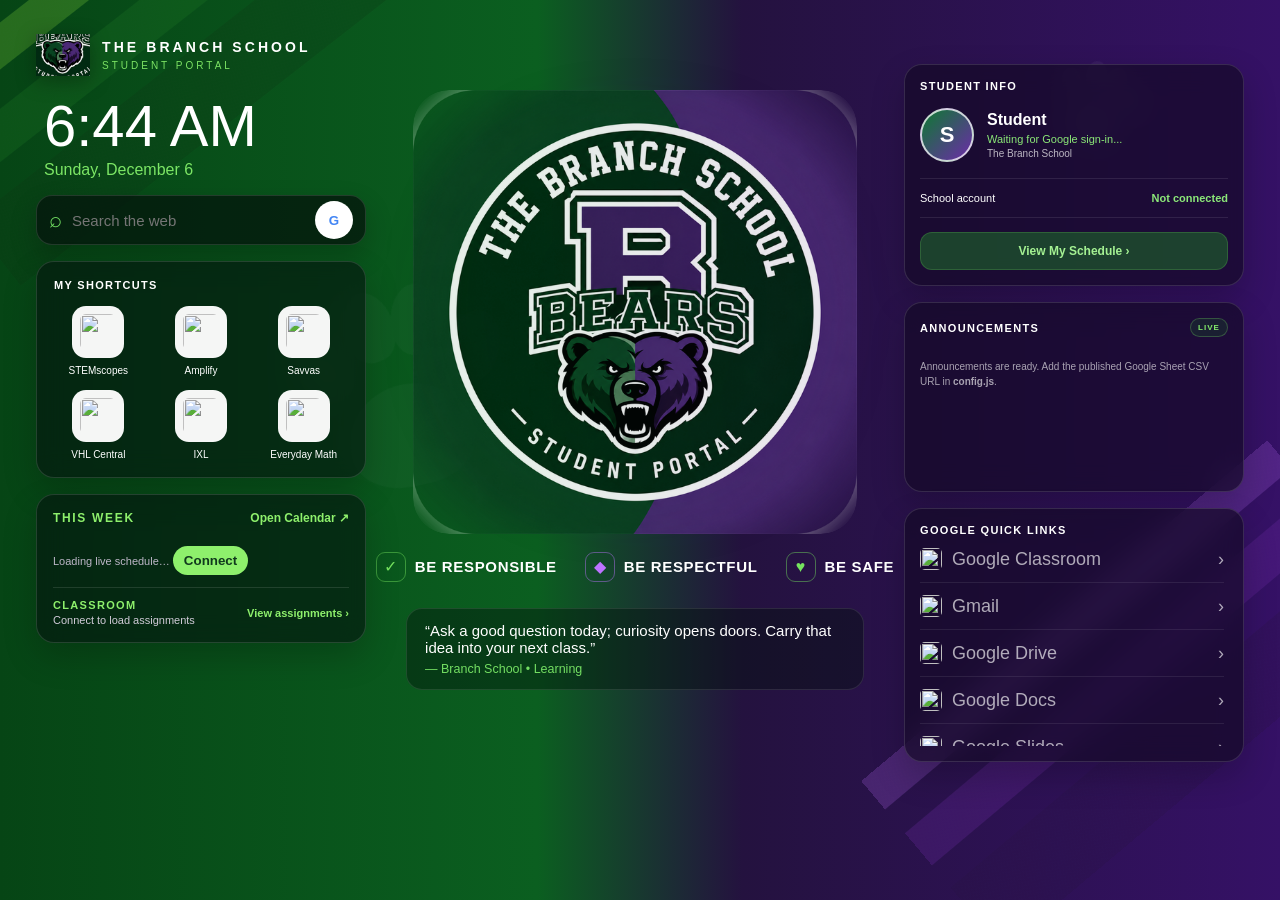
==== index.html @ 44f3fb80 "Update index.html" ====
<!doctype html>
<html lang="en">
<head>
  <meta charset="utf-8">
  <meta name="viewport" content="width=device-width,initial-scale=1">
  <title>The Branch School Student Portal</title>
  <link rel="stylesheet" href="styles.css">

  <style id="branchMiniWeekBaseStyles">
    #branchMiniWeek{color:#fff}
    #branchMiniWeek .branch-miniweek-toolbar{display:flex;align-items:center;justify-content:space-between;gap:12px;margin-bottom:12px}
    #branchMiniWeek .branch-miniweek-label{font-size:12px;font-weight:900;letter-spacing:.14em;color:#8ef06c}
    #branchMiniWeek .branch-miniweek-open{font-size:12px;font-weight:800;color:#8ef06c;text-decoration:none;white-space:nowrap}
    #branchMiniWeek .branch-miniweek-open:hover{text-decoration:underline}
    #branchMiniWeek .branch-miniweek-days{display:grid;grid-template-columns:repeat(auto-fit,minmax(118px,1fr));gap:9px}
    #branchMiniWeek .branch-miniweek-day{min-width:0;border:1px solid rgba(255,255,255,.13);border-radius:14px;background:rgba(255,255,255,.045);padding:10px;min-height:112px}
    #branchMiniWeek .branch-miniweek-day.is-today{border-color:rgba(142,240,108,.85);background:rgba(142,240,108,.10)}
    #branchMiniWeek .branch-miniweek-dayname{font-size:10px;font-weight:900;letter-spacing:.09em;color:#bdb7c8;text-transform:uppercase}
    #branchMiniWeek .branch-miniweek-date{font-size:22px;font-weight:900;line-height:1.1;margin:2px 0 8px}
    #branchMiniWeek .branch-miniweek-events{display:grid;gap:6px}
    #branchMiniWeek .branch-miniweek-event{display:block;width:100%;border:0;text-align:left;border-radius:9px;padding:7px;background:rgba(142,240,108,.14);color:#fff;overflow:hidden;cursor:pointer;font:inherit}
    #branchMiniWeek .branch-miniweek-event.classroom{background:rgba(141,111,210,.30)}
    #branchMiniWeek .branch-miniweek-event:hover{filter:brightness(1.15)}
    #branchMiniWeek .branch-miniweek-event-title{font-size:11px;font-weight:850;line-height:1.2;white-space:normal;overflow-wrap:anywhere}
    #branchMiniWeek .branch-miniweek-event-time{font-size:9px;color:#cfc9d9;margin-top:3px;white-space:normal}
    #branchMiniWeek .branch-miniweek-status{margin-top:9px;font-size:11px;color:#bdb7c8}
    #branchMiniWeek .branch-miniweek-connect{border:0;border-radius:999px;padding:7px 11px;background:#8ef06c;color:#10391d;font-weight:900;cursor:pointer}
    #branchMiniWeek .branch-miniweek-loading{grid-column:1/-1;padding:12px 0;color:#bdb7c8;font-size:12px}
    #branchMiniWeek .branch-miniweek-noitems{padding:12px 0;color:#bdb7c8;font-size:12px}
    #branchClassroomSummary{margin-top:12px;padding-top:11px;border-top:1px solid rgba(255,255,255,.11);display:flex;align-items:center;justify-content:space-between;gap:12px}
    #branchClassroomSummary .branch-classroom-summary-title{font-size:11px;font-weight:900;letter-spacing:.12em;color:#8ef06c;text-transform:uppercase}
    #branchClassroomSummary .branch-classroom-summary-text{font-size:11px;color:#d2ccd9;margin-top:3px}
    #branchClassroomSummary .branch-classroom-summary-link{font-size:11px;font-weight:850;color:#8ef06c;text-decoration:none;white-space:nowrap}
    @media(max-width:720px){
      #branchMiniWeek .branch-miniweek-days{grid-template-columns:1fr 1fr}
      #branchClassroomSummary{align-items:flex-start;flex-direction:column}
    }

    .quick-links .google-quick-links-scroll{
      height:210px;
      max-height:210px;
      overflow-y:auto;
      padding-right:4px;
      scrollbar-width:thin;
      scrollbar-color:rgba(142,240,108,.55) rgba(255,255,255,.06);
    }
    .quick-links .google-quick-links-scroll::-webkit-scrollbar{width:7px}
    .quick-links .google-quick-links-scroll::-webkit-scrollbar-track{
      background:rgba(255,255,255,.05);
      border-radius:999px
    }
    .quick-links .google-quick-links-scroll::-webkit-scrollbar-thumb{
      background:rgba(142,240,108,.48);
      border-radius:999px
    }
    .quick-links .google-quick-link{
      display:flex;
      align-items:center;
      gap:10px;
      min-height:42px
    }
    .quick-links .google-quick-link img{
      width:22px;
      height:22px;
      flex:0 0 22px;
      border-radius:5px
    }
    .quick-links .google-quick-link .google-quick-link-name{
      flex:1;
      min-width:0
    }

    /* Center-logo hover assignment preview — fills the badge circle */
    .badge-stage {
      position: relative;
    }

    #branchAssignmentHover {
      position: absolute;
      inset: 5.5%;
      border-radius: 50%;
      background:
        radial-gradient(circle at 50% 35%, rgba(44, 31, 83, .97), rgba(15, 10, 36, .985) 68%);
      border: 1px solid rgba(142, 240, 108, .32);
      box-shadow: inset 0 0 0 1px rgba(255,255,255,.035), 0 18px 60px rgba(0,0,0,.34);
      opacity: 0;
      visibility: hidden;
      pointer-events: none;
      transform: scale(.965);
      transition: opacity .18s ease, transform .18s ease, visibility .18s ease;
      z-index: 20;
      overflow: hidden;
      color: #fff;
    }

    .badge-stage:hover #branchAssignmentHover,
    .badge-stage:focus-within #branchAssignmentHover,
    #branchAssignmentHover:hover {
      opacity: 1;
      visibility: visible;
      pointer-events: auto;
      transform: scale(1);
    }

    .branch-assignment-hover-shell {
      position: absolute;
      inset: 12% 10% 10%;
      display: flex;
      flex-direction: column;
      min-height: 0;
    }

    .branch-assignment-hover-header {
      flex: 0 0 auto;
      padding: 2px 10px 12px;
      text-align: center;
    }

    .branch-assignment-hover-title {
      font-size: clamp(13px, 1.25vw, 21px);
      font-weight: 900;
      letter-spacing: .09em;
      color: #8ef06c;
      line-height: 1.15;
    }

    .branch-assignment-hover-subtitle {
      margin-top: 4px;
      font-size: clamp(10px, .82vw, 13px);
      font-weight: 700;
      color: rgba(255,255,255,.68);
    }

    #branchAssignmentHoverList {
      flex: 1 1 auto;
      min-height: 0;
      overflow-y: auto;
      overscroll-behavior: contain;
      scrollbar-width: thin;
      scrollbar-color: rgba(255,255,255,.34) transparent;
      padding: 0 7px 4px 2px;
    }

    #branchAssignmentHoverList::-webkit-scrollbar {
      width: 7px;
    }
    #branchAssignmentHoverList::-webkit-scrollbar-track {
      background: transparent;
    }
    #branchAssignmentHoverList::-webkit-scrollbar-thumb {
      background: rgba(255,255,255,.28);
      border-radius: 999px;
    }
    #branchAssignmentHoverList::-webkit-scrollbar-thumb:hover {
      background: rgba(255,255,255,.42);
    }

    .branch-assignment-hover-item {
      display: grid;
      grid-template-columns: minmax(0, 1fr) auto;
      gap: 8px 12px;
      width: 100%;
      box-sizing: border-box;
      padding: 10px 12px;
      margin-bottom: 7px;
      border: 1px solid rgba(255,255,255,.10);
      border-radius: 13px;
      background: rgba(255,255,255,.055);
      color: #fff;
      text-decoration: none;
      transition: background .14s ease, border-color .14s ease;
    }

    .branch-assignment-hover-item:hover {
      background: rgba(255,255,255,.10);
      border-color: rgba(142,240,108,.28);
    }

    .branch-assignment-hover-main {
      min-width: 0;
    }

    .branch-assignment-hover-name {
      display: block;
      overflow: hidden;
      text-overflow: ellipsis;
      white-space: nowrap;
      font-size: clamp(11px, .92vw, 14px);
      font-weight: 850;
      line-height: 1.2;
    }

    .branch-assignment-hover-course {
      display: block;
      margin-top: 3px;
      overflow: hidden;
      text-overflow: ellipsis;
      white-space: nowrap;
      font-size: clamp(9px, .72vw, 11px);
      font-weight: 650;
      color: rgba(255,255,255,.62);
    }

    .branch-assignment-hover-due {
      align-self: center;
      max-width: 112px;
      text-align: right;
      font-size: clamp(9px, .72vw, 11px);
      font-weight: 850;
      line-height: 1.15;
      color: #9c8cff;
    }

    .branch-assignment-hover-due.today {
      color: #ff707f;
    }

    .branch-assignment-hover-due.tomorrow {
      color: #ffbf55;
    }

    .branch-assignment-hover-empty {
      padding: 28px 18px;
      text-align: center;
      color: rgba(255,255,255,.70);
      font-size: 13px;
    }

    .branch-assignment-hover-footer {
      flex: 0 0 auto;
      padding: 8px 0 1px;
      text-align: center;
    }

    .branch-assignment-hover-footer a {
      color: #8ef06c;
      font-size: clamp(10px, .76vw, 12px);
      font-weight: 850;
      text-decoration: none;
    }

    .branch-assignment-hover-footer a:hover {
      text-decoration: underline;
    }

    @media (max-width: 900px) {
      .branch-assignment-hover-shell { inset: 11% 8% 9%; }
      .branch-assignment-hover-item { padding: 8px 10px; }
      .branch-assignment-hover-due { max-width: 88px; }
    }


  </style>
</head>
<body>
  <div class="left-stripes"></div>
  <div class="right-stripes"></div>

  <div class="pawmark paw-left-big" aria-hidden="true">
    <i class="toe t1"></i><i class="toe t2"></i><i class="toe t3"></i><i class="toe t4"></i><i class="pad"></i>
  </div>
  <div class="pawmark paw-right-top" aria-hidden="true">
    <i class="toe t1"></i><i class="toe t2"></i><i class="toe t3"></i><i class="toe t4"></i><i class="pad"></i>
  </div>

  <main class="dashboard">
    <section class="left-column">
      <header class="brand-head">
        <img src="assets/bear-header.png" class="header-bear" alt="">
        <div>
          <div class="school">THE BRANCH SCHOOL</div>
          <div class="portal">STUDENT PORTAL</div>
        </div>
      </header>

      <div class="time-card">
        <strong id="clock">--:--</strong>
        <span id="date">Today</span>
      </div>

      <form class="search" action="https://www.google.com/search" method="get">
        <span class="search-icon">⌕</span>
        <input name="q" type="search" autocomplete="off" autofocus placeholder="Search the web">
        <button type="submit">G</button>
      </form>

      <section class="panel shortcuts">
        <div class="panel-title">MY SHORTCUTS</div>
        <div class="shortcut-grid">
          <a href="https://login.acceleratelearning.com/">
            <img src="https://www.google.com/s2/favicons?domain=acceleratelearning.com&sz=128" alt="">
            <b>STEMscopes</b>
          </a>
          <a href="https://learning.amplify.com/">
            <img src="https://www.google.com/s2/favicons?domain=amplify.com&sz=128" alt="">
            <b>Amplify</b>
          </a>
          <a href="https://www.savvasrealize.com/">
            <img src="https://www.google.com/s2/favicons?domain=savvasrealize.com&sz=128" alt="">
            <b>Savvas</b>
          </a>
          <a href="https://www.vhlcentral.com/">
            <img src="https://www.google.com/s2/favicons?domain=vhlcentral.com&sz=128" alt="">
            <b>VHL Central</b>
          </a>
          <a href="https://www.ixl.com/">
            <img src="https://www.google.com/s2/favicons?domain=ixl.com&sz=128" alt="">
            <b>IXL</b>
          </a>
          <a href="https://connected.mcgraw-hill.com/">
            <img src="https://www.google.com/s2/favicons?domain=connected.mcgraw-hill.com&sz=128" alt="">
            <b>Everyday Math</b>
          </a>
        </div>
      </section>

      <section class="panel reminders weekly-agenda" id="weeklyAgendaPanel">
        <div id="branchMiniWeek">
          <div class="branch-miniweek-toolbar">
            <div class="branch-miniweek-label">THIS WEEK</div>
            <a class="branch-miniweek-open" href="https://calendar.google.com/calendar/u/0/r/week" target="_blank" rel="noopener noreferrer">Open Calendar ↗</a>
          </div>
          <div class="branch-miniweek-days" id="branchMiniWeekDays">
            <div class="branch-miniweek-loading">Loading school week…</div>
          </div>
          <div class="branch-miniweek-status" id="branchMiniWeekStatus">Loading live schedule…</div>
          <div id="branchClassroomSummary">
            <div>
              <div class="branch-classroom-summary-title">Classroom</div>
              <div class="branch-classroom-summary-text" id="branchClassroomSummaryText">Loading assignments…</div>
            </div>
            <a class="branch-classroom-summary-link" id="branchClassroomSummaryLink" href="https://classroom.google.com/">View assignments ›</a>
          </div>
        </div>
      </section>
    </section>

    <section class="center-column">
      <div class="badge-stage">
        <img src="assets/portal-badge.png" class="portal-badge" alt="The Branch School Student Portal">
        <div id="branchAssignmentHover" aria-live="polite">
          <div class="branch-assignment-hover-shell">
            <div class="branch-assignment-hover-header">
              <div class="branch-assignment-hover-title">ASSIGNMENTS DUE</div>
              <div class="branch-assignment-hover-subtitle" id="branchAssignmentHoverSubtitle">Google Classroom</div>
            </div>
            <div id="branchAssignmentHoverList">
              <div class="branch-assignment-hover-empty">Loading assignments…</div>
            </div>
            <div class="branch-assignment-hover-footer">
              <a href="https://classroom.google.com/" target="_blank" rel="noopener noreferrer">View all in Google Classroom ↗</a>
            </div>
          </div>
        </div>
      </div>

      <section class="expectations-main">
        <div><span class="symbol shield">✓</span><strong>BE RESPONSIBLE</strong></div>
        <div><span class="symbol handshake">◆</span><strong>BE RESPECTFUL</strong></div>
        <div><span class="symbol heart">♥</span><strong>BE SAFE</strong></div>
      </section>

      <blockquote>
        “Excellence is not an act, but a habit.”
        <small>— Aristotle</small>
      </blockquote>
    </section>

    <aside class="right-column">
      <section class="panel student-card">
        <div class="panel-title">STUDENT INFO</div>
        <div class="student-main">
          <div class="avatar" id="avatar">S</div>
          <div>
            <h3 id="studentName">Student</h3>
            <span id="studentEmail">Signed in to Chrome</span>
            <small>The Branch School</small>
          </div>
        </div>
        <div class="student-status">
          <span>School account</span>
          <b id="accountStatus">Checking…</b>
        </div>
        <a class="schedule-btn" href="https://calendar.google.com/calendar/u/0/r/day">View My Schedule ›</a>
      </section>



      <section class="panel announcements-card" id="announcementsCard">
        <div class="panel-title-row">
          <div class="panel-title">ANNOUNCEMENTS</div>
          <span class="live-dot">LIVE</span>
        </div>
        <div id="announcementsList" class="announcements-list">
          <div class="announcement-status">Checking for announcements…</div>
        </div>
      </section>

      <section class="panel quick-links">
        <div class="panel-title">GOOGLE QUICK LINKS</div>
        <div class="google-quick-links-scroll">
          <a class="google-quick-link" href="https://classroom.google.com/">
            <img src="https://www.google.com/s2/favicons?domain=classroom.google.com&sz=64" alt="">
            <span class="google-quick-link-name">Google Classroom</span><span>›</span>
          </a>
          <a class="google-quick-link" href="https://mail.google.com/">
            <img src="https://www.google.com/s2/favicons?domain=mail.google.com&sz=64" alt="">
            <span class="google-quick-link-name">Gmail</span><span>›</span>
          </a>
          <a class="google-quick-link" href="https://drive.google.com/">
            <img src="https://www.google.com/s2/favicons?domain=drive.google.com&sz=64" alt="">
            <span class="google-quick-link-name">Google Drive</span><span>›</span>
          </a>
          <a class="google-quick-link" href="https://docs.google.com/">
            <img src="https://www.google.com/s2/favicons?domain=docs.google.com&sz=64" alt="">
            <span class="google-quick-link-name">Google Docs</span><span>›</span>
          </a>
          <a class="google-quick-link" href="https://slides.google.com/">
            <img src="https://www.google.com/s2/favicons?domain=slides.google.com&sz=64" alt="">
            <span class="google-quick-link-name">Google Slides</span><span>›</span>
          </a>
          <a class="google-quick-link" href="https://sheets.google.com/">
            <img src="https://www.google.com/s2/favicons?domain=sheets.google.com&sz=64" alt="">
            <span class="google-quick-link-name">Google Sheets</span><span>›</span>
          </a>
          <a class="google-quick-link" href="https://calendar.google.com/">
            <img src="https://www.google.com/s2/favicons?domain=calendar.google.com&sz=64" alt="">
            <span class="google-quick-link-name">Google Calendar</span><span>›</span>
          </a>
        </div>
      </section>
    </aside>
  </main>

  <script src="https://accounts.google.com/gsi/client" async defer></script>
  <script src="config.js"></script>
  <script src="app.js?v=20260827-2013"></script>
</body>
</html>
---- styles.css ----
:root{font-family:Arial,Helvetica,sans-serif;color-scheme:dark}
*{box-sizing:border-box}
html,body{width:100%;height:100%;margin:0}
body{
  overflow:hidden;color:#fff;
  background:
    linear-gradient(90deg,#064515 0%,#0b5f20 42%,#24123f 58%,#351166 100%);
}

/* Diagonal accents only — no circular background shape. */
.left-stripes,.right-stripes{position:fixed;pointer-events:none;opacity:.24}
.left-stripes{
  left:-100px;top:-65px;width:500px;height:220px;transform:rotate(-38deg);
  background:linear-gradient(#8de13c 0 17%,transparent 17% 31%,#1e7d24 31% 50%,transparent 50% 63%,#0a3112 63%);
}
.right-stripes{
  right:-120px;bottom:95px;width:530px;height:220px;transform:rotate(-40deg);
  background:linear-gradient(#a961e6 0 17%,transparent 17% 31%,#742caf 31% 50%,transparent 50% 63%,#251240 63%);
}

/* Soft paw prints only. */
.pawmark{position:fixed;width:150px;height:150px;pointer-events:none;opacity:.04;z-index:0}
.pawmark i{position:absolute;display:block;background:#fff}
.pawmark .pad{width:74px;height:60px;left:38px;top:63px;border-radius:52% 52% 45% 45% / 58% 58% 42% 42%}
.pawmark .toe{width:30px;height:42px;border-radius:55% 55% 48% 48%}
.pawmark .t1{left:17px;top:24px;transform:rotate(-26deg)}
.pawmark .t2{left:48px;top:5px;transform:rotate(-8deg)}
.pawmark .t3{right:43px;top:6px;transform:rotate(9deg)}
.pawmark .t4{right:13px;top:28px;transform:rotate(27deg)}
.paw-left-big{left:330px;top:330px;transform:scale(1.7) rotate(-12deg);opacity:.022}
.paw-right-top{right:110px;top:36px;transform:scale(.7) rotate(16deg);opacity:.045}

.dashboard{
  position:relative;z-index:2;
  height:calc(100vh - 110px);
  padding:28px 36px 18px;
  display:grid;
  grid-template-columns:330px minmax(430px,1fr) 340px;
  gap:28px;
}

.left-column,.center-column,.right-column{min-width:0}

.brand-head{display:flex;align-items:center;gap:12px;margin-bottom:16px}
.header-bear{
  width:54px;height:54px;object-fit:contain;
  filter:drop-shadow(0 5px 10px rgba(0,0,0,.30))
}
.school{font-size:14px;font-weight:800;letter-spacing:.22em}
.portal{font-size:10px;letter-spacing:.30em;color:#7ce464;margin-top:5px}

.time-card{margin:4px 0 16px 8px}
.time-card strong{display:block;font-size:58px;font-weight:300;line-height:.95}
.time-card span{display:block;margin-top:8px;color:#7ce665;font-size:16px}

.search{
  height:50px;border-radius:16px;background:rgba(4,22,13,.76);
  border:1px solid rgba(255,255,255,.12);display:flex;align-items:center;
  padding:0 12px;margin-bottom:16px;box-shadow:0 12px 28px rgba(0,0,0,.20)
}
.search-icon{font-size:22px;color:#72df63;margin-right:8px}
.search input{flex:1;border:0;outline:0;background:transparent;color:white;font-size:15px}
.search button{width:38px;height:38px;border:0;border-radius:50%;background:#fff;color:#4285f4;font-weight:900}

.panel{
  border:1px solid rgba(255,255,255,.13);border-radius:18px;
  background:rgba(5,16,14,.58);backdrop-filter:blur(13px);
  box-shadow:0 14px 34px rgba(0,0,0,.20)
}
.panel-title{font-size:11px;letter-spacing:.12em;font-weight:800}

.shortcuts{padding:17px;margin-bottom:16px}
.shortcut-grid{display:grid;grid-template-columns:repeat(3,1fr);gap:14px;margin-top:15px}
.shortcut-grid a{text-decoration:none;color:white;text-align:center;font-size:10px}
.shortcut-grid a img{
  width:52px;height:52px;margin:0 auto 7px;display:block;border-radius:14px;
  background:rgba(255,255,255,.96);padding:7px;object-fit:contain;
  border:1px solid rgba(255,255,255,.12)
}
.shortcut-grid a b{display:block;font-weight:500}

.reminders{padding:16px}
.reminder-line{
  padding:12px 0;border-bottom:1px solid rgba(255,255,255,.08);
  display:flex;justify-content:space-between;gap:10px;font-size:12px
}
.reminder-line:last-child{border-bottom:0}
.reminder-line a{color:#7fe66d;text-decoration:none;text-align:right}

/* Center */
.center-column{
  display:flex;flex-direction:column;align-items:center;justify-content:center;
  padding-bottom:20px;
}
.badge-stage{
  width:min(500px,92%);
  display:flex;align-items:center;justify-content:center;
  position:relative;
}
.badge-stage::before{
  content:"";
  position:absolute;
  width:78%;
  height:78%;
  border-radius:42%;
  background:linear-gradient(90deg,rgba(4,70,24,.36),rgba(70,25,116,.36));
  filter:blur(42px);
  opacity:.8;
}
.portal-badge{
  position:relative;
  width:100%;
  max-height:500px;
  object-fit:contain;
  border-radius:36px;
  mix-blend-mode:normal;
  opacity:.90;
  filter:
    saturate(.95)
    contrast(1.02)
    drop-shadow(0 20px 36px rgba(0,0,0,.26));
  -webkit-mask-image:radial-gradient(ellipse at center, #000 61%, rgba(0,0,0,.96) 72%, transparent 96%);
  mask-image:radial-gradient(ellipse at center, #000 61%, rgba(0,0,0,.96) 72%, transparent 96%);
}

.expectations-main{margin-top:4px;width:min(430px,90%)}
.expectations-main>div{
  display:grid;grid-template-columns:46px 1fr;align-items:center;
  padding:10px 0;border-bottom:1px solid rgba(255,255,255,.13)
}
.expectations-main>div:last-child{border-bottom:0}
.symbol{width:35px;height:35px;border-radius:10px;display:grid;place-items:center;font-size:18px}
.shield,.heart{color:#75e45f;border:1px solid rgba(117,228,95,.45)}
.handshake{color:#bd73ff;border:1px solid rgba(189,115,255,.45)}
.expectations-main strong{font-size:20px;letter-spacing:.06em}

blockquote{
  width:min(620px,95%);margin:18px 0 0;padding:13px 18px;
  border-radius:16px;background:rgba(3,18,13,.42);
  border:1px solid rgba(255,255,255,.10);font-size:15px
}
blockquote small{display:block;color:#74df63;margin-top:6px}

/* Right column */
.right-column{display:flex;flex-direction:column;gap:16px;padding-top:54px}
.student-card{padding:18px;background:rgba(20,10,37,.68)}
.student-main{display:flex;align-items:center;gap:13px;margin-top:16px}
.avatar{
  width:54px;height:54px;border-radius:50%;display:grid;place-items:center;
  font-size:22px;font-weight:900;background:linear-gradient(135deg,#0d7a31,#6d2aaa);
  border:2px solid rgba(255,255,255,.75)
}
.student-main h3{margin:0 0 4px;font-size:16px}
.student-main span,.student-main small{display:block}
.student-main span{font-size:11px;color:#8be777}
.student-main small{font-size:10px;opacity:.7;margin-top:3px}
.student-status{
  display:flex;justify-content:space-between;align-items:center;
  margin-top:16px;padding:13px 0;border-top:1px solid rgba(255,255,255,.09);
  border-bottom:1px solid rgba(255,255,255,.09);font-size:11px
}
.student-status b{color:#8ce879}
.schedule-btn{
  display:block;margin-top:14px;padding:11px 12px;text-align:center;border-radius:12px;
  background:rgba(30,85,45,.75);border:1px solid rgba(120,224,100,.2);
  color:#a5f193;text-decoration:none;font-size:12px;font-weight:800
}

.expectations-card{padding:18px;background:rgba(20,10,37,.68)}
.expectations-card>div:not(.panel-title){padding:13px 0;border-bottom:1px solid rgba(255,255,255,.08)}
.expectations-card>div:last-child{border-bottom:0}
.expectations-card b,.expectations-card span{display:block}
.expectations-card b{font-size:12px;color:#79e665}
.expectations-card>div:nth-of-type(3) b{color:#bd75ff}
.expectations-card span{margin-top:5px;font-size:11px;line-height:1.45;opacity:.78}

.quick-links{padding:18px;background:rgba(20,10,37,.68)}
.quick-links a{
  display:flex;justify-content:space-between;align-items:center;
  padding:12px 0;color:white;text-decoration:none;font-size:12px;
  border-bottom:1px solid rgba(255,255,255,.08)
}
.quick-links a:last-child{border-bottom:0}
.quick-links a span{font-size:18px;opacity:.65}

@media(max-width:1200px){
  .dashboard{grid-template-columns:290px minmax(360px,1fr) 300px;gap:20px;padding:22px 26px 18px}
  .time-card strong{font-size:50px}
  .portal-badge{max-height:420px}
  .shortcut-grid{gap:10px}
  .right-column{padding-top:48px}
}


/* --- v15 Announcements --- */
.right-column{
  gap:12px;
  padding-top:28px;
}
.student-card,
.expectations-card,
.quick-links,
.announcements-card{
  padding:15px;
}

.panel-title-row{
  display:flex;
  align-items:center;
  justify-content:space-between;
}
.live-dot{
  font-size:8px;
  font-weight:900;
  letter-spacing:.13em;
  color:#84ed6c;
  border:1px solid rgba(132,237,108,.25);
  background:rgba(24,88,38,.28);
  padding:4px 7px;
  border-radius:999px;
}
.announcements-card{
  background:rgba(20,10,37,.68);
}
.announcements-list{
  margin-top:11px;
}
.announcement{
  position:relative;
  padding:10px 0 10px 12px;
  border-bottom:1px solid rgba(255,255,255,.08);
}
.announcement:last-child{
  border-bottom:0;
  padding-bottom:2px;
}
.announcement::before{
  content:"";
  position:absolute;
  left:0;
  top:13px;
  bottom:13px;
  width:3px;
  border-radius:99px;
  background:#7cdf64;
}
.announcement.priority-important::before{
  background:#ffb342;
}
.announcement.priority-urgent::before{
  background:#ff6464;
}
.announcement-head{
  display:flex;
  align-items:flex-start;
  justify-content:space-between;
  gap:10px;
}
.announcement-title{
  font-size:12px;
  font-weight:900;
  line-height:1.25;
}
.announcement-priority{
  flex:0 0 auto;
  font-size:8px;
  text-transform:uppercase;
  letter-spacing:.08em;
  opacity:.7;
}
.announcement-message{
  margin-top:4px;
  font-size:10px;
  line-height:1.45;
  opacity:.82;
}
.announcement-meta{
  margin-top:5px;
  font-size:8px;
  color:#94e983;
  opacity:.85;
}
.announcement-status{
  padding:12px 0 4px;
  font-size:10px;
  line-height:1.45;
  opacity:.62;
}
.announcement-status.error{
  color:#ffc7c7;
}


/* v16: BEARS EXPECTATIONS card removed to create more usable dashboard space. */
.right-column{
  padding-top:36px;
  gap:16px;
}
.announcements-card{
  min-height:190px;
}
.announcements-list{
  max-height:245px;
  overflow:auto;
  padding-right:3px;
}
.quick-links{
  margin-top:0;
}


/* v17: school expectations in one centered horizontal line */
.expectations-main{
  width:min(720px,96%);
  margin-top:10px;
  display:flex;
  align-items:center;
  justify-content:center;
  gap:28px;
  flex-wrap:nowrap;
}
.expectations-main>div{
  display:flex;
  align-items:center;
  justify-content:center;
  gap:9px;
  padding:8px 0;
  border-bottom:0;
  white-space:nowrap;
}
.expectations-main .symbol{
  width:30px;
  height:30px;
  flex:0 0 30px;
  border-radius:9px;
  font-size:16px;
}
.expectations-main strong{
  font-size:15px;
  letter-spacing:.045em;
}
@media(max-width:1200px){
  .expectations-main{gap:16px}
  .expectations-main strong{font-size:12px}
  .expectations-main .symbol{width:27px;height:27px;flex-basis:27px;font-size:14px}
}
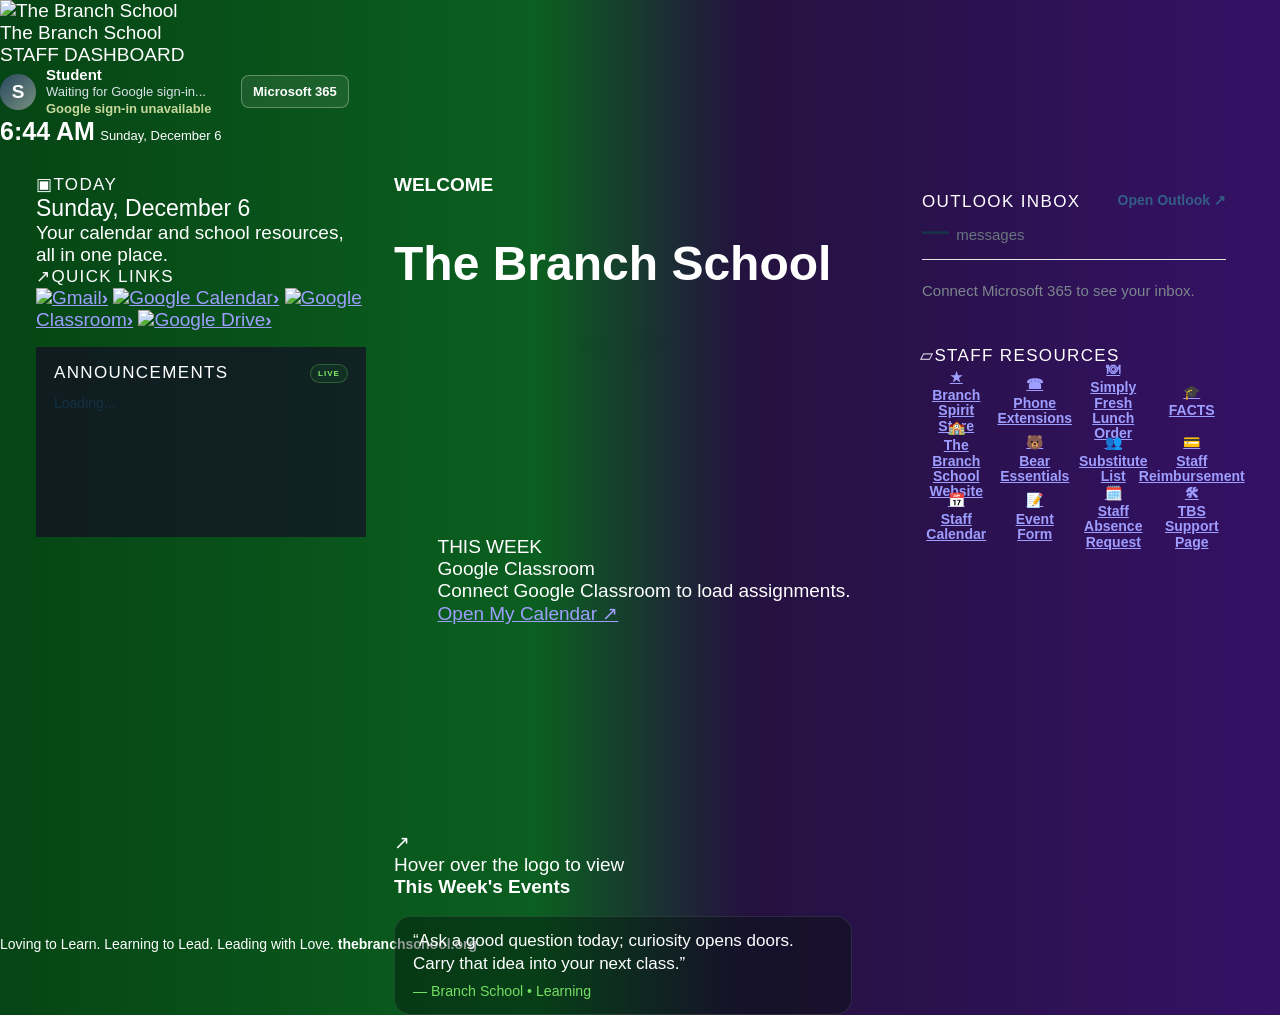
==== commit ad3acb58: "Update index.html" ====
--- a/index.html
+++ b/index.html
@@ -3,362 +3,903 @@
 <head>
   <meta charset="utf-8">
   <meta name="viewport" content="width=device-width,initial-scale=1">
-  <title>The Branch School Student Portal</title>
+  <title>The Branch School Staff Dashboard</title>
   <link rel="stylesheet" href="styles.css">
 
-  <style id="branchMiniWeekBaseStyles">
-    #branchMiniWeek{color:#fff}
-    #branchMiniWeek .branch-miniweek-toolbar{display:flex;align-items:center;justify-content:space-between;gap:12px;margin-bottom:12px}
-    #branchMiniWeek .branch-miniweek-label{font-size:12px;font-weight:900;letter-spacing:.14em;color:#8ef06c}
-    #branchMiniWeek .branch-miniweek-open{font-size:12px;font-weight:800;color:#8ef06c;text-decoration:none;white-space:nowrap}
-    #branchMiniWeek .branch-miniweek-open:hover{text-decoration:underline}
-    #branchMiniWeek .branch-miniweek-days{display:grid;grid-template-columns:repeat(auto-fit,minmax(118px,1fr));gap:9px}
-    #branchMiniWeek .branch-miniweek-day{min-width:0;border:1px solid rgba(255,255,255,.13);border-radius:14px;background:rgba(255,255,255,.045);padding:10px;min-height:112px}
-    #branchMiniWeek .branch-miniweek-day.is-today{border-color:rgba(142,240,108,.85);background:rgba(142,240,108,.10)}
-    #branchMiniWeek .branch-miniweek-dayname{font-size:10px;font-weight:900;letter-spacing:.09em;color:#bdb7c8;text-transform:uppercase}
-    #branchMiniWeek .branch-miniweek-date{font-size:22px;font-weight:900;line-height:1.1;margin:2px 0 8px}
-    #branchMiniWeek .branch-miniweek-events{display:grid;gap:6px}
-    #branchMiniWeek .branch-miniweek-event{display:block;width:100%;border:0;text-align:left;border-radius:9px;padding:7px;background:rgba(142,240,108,.14);color:#fff;overflow:hidden;cursor:pointer;font:inherit}
-    #branchMiniWeek .branch-miniweek-event.classroom{background:rgba(141,111,210,.30)}
-    #branchMiniWeek .branch-miniweek-event:hover{filter:brightness(1.15)}
-    #branchMiniWeek .branch-miniweek-event-title{font-size:11px;font-weight:850;line-height:1.2;white-space:normal;overflow-wrap:anywhere}
-    #branchMiniWeek .branch-miniweek-event-time{font-size:9px;color:#cfc9d9;margin-top:3px;white-space:normal}
-    #branchMiniWeek .branch-miniweek-status{margin-top:9px;font-size:11px;color:#bdb7c8}
-    #branchMiniWeek .branch-miniweek-connect{border:0;border-radius:999px;padding:7px 11px;background:#8ef06c;color:#10391d;font-weight:900;cursor:pointer}
-    #branchMiniWeek .branch-miniweek-loading{grid-column:1/-1;padding:12px 0;color:#bdb7c8;font-size:12px}
-    #branchMiniWeek .branch-miniweek-noitems{padding:12px 0;color:#bdb7c8;font-size:12px}
-    #branchClassroomSummary{margin-top:12px;padding-top:11px;border-top:1px solid rgba(255,255,255,.11);display:flex;align-items:center;justify-content:space-between;gap:12px}
-    #branchClassroomSummary .branch-classroom-summary-title{font-size:11px;font-weight:900;letter-spacing:.12em;color:#8ef06c;text-transform:uppercase}
-    #branchClassroomSummary .branch-classroom-summary-text{font-size:11px;color:#d2ccd9;margin-top:3px}
-    #branchClassroomSummary .branch-classroom-summary-link{font-size:11px;font-weight:850;color:#8ef06c;text-decoration:none;white-space:nowrap}
-    @media(max-width:720px){
-      #branchMiniWeek .branch-miniweek-days{grid-template-columns:1fr 1fr}
-      #branchClassroomSummary{align-items:flex-start;flex-direction:column}
-    }
-
-    .quick-links .google-quick-links-scroll{
-      height:210px;
-      max-height:210px;
-      overflow-y:auto;
-      padding-right:4px;
-      scrollbar-width:thin;
-      scrollbar-color:rgba(142,240,108,.55) rgba(255,255,255,.06);
-    }
-    .quick-links .google-quick-links-scroll::-webkit-scrollbar{width:7px}
-    .quick-links .google-quick-links-scroll::-webkit-scrollbar-track{
-      background:rgba(255,255,255,.05);
-      border-radius:999px
-    }
-    .quick-links .google-quick-links-scroll::-webkit-scrollbar-thumb{
-      background:rgba(142,240,108,.48);
-      border-radius:999px
-    }
-    .quick-links .google-quick-link{
+  <style>
+    /* Make only the large center Staff Dashboard logo fill its circle. */
+    .badge-stage .logo-shell {
+      padding: 0 !important;
+      overflow: hidden;
+    }
+    .badge-stage .portal-badge {
+      width: 112% !important;
+      height: 112% !important;
+      max-width: none !important;
+      object-fit: cover !important;
+      object-position: center center !important;
+      position: relative;
+      left: 50%;
+      top: 50%;
+      transform: translate(-50%, -50%);
+    }
+  </style>
+
+<style>
+.badge-stage .logo-shell{padding:0!important;overflow:hidden!important;border-radius:50%!important}
+.badge-stage .portal-badge{width:100%!important;height:100%!important;max-width:none!important;border-radius:50%!important;object-fit:cover!important;object-position:center!important;position:static!important;left:auto!important;top:auto!important;transform:none!important}
+</style>
+
+  <style>
+    /* Coded center logo: no separate image asset required. */
+    .badge-stage .logo-shell{
+      padding:0 !important;
+      overflow:hidden !important;
+      border-radius:50% !important;
+      background:radial-gradient(circle at 50% 38%, #173f5c 0%, #102f48 58%, #0c263b 100%) !important;
+      border:5px solid #fff !important;
+      box-shadow:
+        0 0 0 4px #8ea38d,
+        0 0 0 7px #f4f1ea,
+        0 16px 38px rgba(18,43,63,.16) !important;
+    }
+    .coded-center-logo{
+      width:100%;
+      height:100%;
+      border-radius:50%;
+      display:flex;
+      flex-direction:column;
+      align-items:center;
+      justify-content:center;
+      padding:14% 10% 12%;
+      text-align:center;
+      color:white;
+      background:
+        radial-gradient(circle at 50% 30%, rgba(255,255,255,.035), transparent 42%),
+        linear-gradient(180deg, rgba(255,255,255,.02), rgba(0,0,0,.06));
+    }
+    .center-branch-mark{
+      width:43%;
+      height:auto;
+      margin-bottom:4%;
+      overflow:visible;
+    }
+    .center-branch-mark path{
+      fill:none;
+      stroke:#b8c86a;
+      stroke-width:4.2;
+      stroke-linecap:round;
+      stroke-linejoin:round;
+    }
+    .center-school-name{
+      font-family:"Segoe UI",Arial,sans-serif;
+      font-size:clamp(18px,2vw,31px);
+      font-weight:300;
+      letter-spacing:.01em;
+      line-height:1.05;
+      color:#9a6aa1;
+      white-space:nowrap;
+    }
+    .center-motto{
+      margin-top:6%;
+      font-family:Georgia,"Times New Roman",serif;
+      font-size:clamp(12px,1.25vw,20px);
+      font-weight:500;
+      letter-spacing:.075em;
+      color:#c1cf68;
+      white-space:nowrap;
+    }
+  </style>
+
+
+  <style>
+    .microsoft-connect-btn{
+      width:100%;
+      margin-top:10px;
+      border:1px solid #d9e0e5;
+      border-radius:10px;
+      background:#fff;
+      color:#17324a;
+      padding:9px 11px;
+      font-weight:800;
+      cursor:pointer;
+    }
+    .microsoft-connect-btn:hover{background:#f4f7f5}
+    .microsoft-connect-btn.is-connected{
+      background:#eef5ee;
+      border-color:#a7bca6;
+      color:#38563d;
+    }
+    .microsoft-connect-status{
+      margin-top:7px;
+      font-size:11px;
+      line-height:1.35;
+      color:#6b7780;
+    }
+    .branch-inbox-card{padding:18px}
+    .branch-inbox-heading{
+      display:flex;
+      align-items:flex-start;
+      justify-content:space-between;
+      gap:12px;
+      padding-bottom:12px;
+      border-bottom:1px solid #e6e7e3;
+    }
+    .branch-inbox-heading a{
+      font-size:11px;
+      font-weight:800;
+      color:#345d86;
+      text-decoration:none;
+      white-space:nowrap;
+    }
+    .branch-inbox-count{
+      margin-top:4px;
+      color:#69757e;
+      font-size:12px;
+    }
+    .branch-inbox-count span{
+      color:#17324a;
+      font-size:22px;
+      font-weight:900;
+      margin-right:3px;
+    }
+    .branch-inbox-messages{display:grid;gap:8px;margin-top:11px}
+    .branch-inbox-message{
+      display:block;
+      padding:9px 10px;
+      border:1px solid #e5e8e6;
+      border-radius:10px;
+      background:#fbfcfa;
+      color:#17324a;
+      text-decoration:none;
+    }
+    .branch-inbox-message.is-unread{border-left:4px solid #819b7d;background:#f5f8f3}
+    .branch-inbox-message-top{
+      display:flex;
+      align-items:center;
+      justify-content:space-between;
+      gap:8px;
+      font-size:10px;
+    }
+    .branch-inbox-message-top strong{
+      overflow:hidden;
+      text-overflow:ellipsis;
+      white-space:nowrap;
+      font-size:11px;
+    }
+    .branch-inbox-message-top span{color:#879098;white-space:nowrap}
+    .branch-inbox-subject{
+      margin-top:4px;
+      font-size:11px;
+      line-height:1.3;
+      overflow:hidden;
+      text-overflow:ellipsis;
+      white-space:nowrap;
+    }
+    .branch-inbox-empty{padding:9px 0;color:#7b858c;font-size:11px}
+  </style>
+
+
+  <style>
+    .header-account-panel{
       display:flex;
       align-items:center;
       gap:10px;
-      min-height:42px
-    }
-    .quick-links .google-quick-link img{
-      width:22px;
-      height:22px;
-      flex:0 0 22px;
-      border-radius:5px
-    }
-    .quick-links .google-quick-link .google-quick-link-name{
-      flex:1;
-      min-width:0
-    }
-
-    /* Center-logo hover assignment preview — fills the badge circle */
-    .badge-stage {
-      position: relative;
-    }
-
-    #branchAssignmentHover {
-      position: absolute;
-      inset: 5.5%;
-      border-radius: 50%;
-      background:
-        radial-gradient(circle at 50% 35%, rgba(44, 31, 83, .97), rgba(15, 10, 36, .985) 68%);
-      border: 1px solid rgba(142, 240, 108, .32);
-      box-shadow: inset 0 0 0 1px rgba(255,255,255,.035), 0 18px 60px rgba(0,0,0,.34);
-      opacity: 0;
-      visibility: hidden;
-      pointer-events: none;
-      transform: scale(.965);
-      transition: opacity .18s ease, transform .18s ease, visibility .18s ease;
-      z-index: 20;
-      overflow: hidden;
-      color: #fff;
-    }
-
-    .badge-stage:hover #branchAssignmentHover,
-    .badge-stage:focus-within #branchAssignmentHover,
-    #branchAssignmentHover:hover {
-      opacity: 1;
-      visibility: visible;
-      pointer-events: auto;
-      transform: scale(1);
-    }
-
-    .branch-assignment-hover-shell {
-      position: absolute;
-      inset: 12% 10% 10%;
-      display: flex;
-      flex-direction: column;
-      min-height: 0;
-    }
-
-    .branch-assignment-hover-header {
-      flex: 0 0 auto;
-      padding: 2px 10px 12px;
-      text-align: center;
-    }
-
-    .branch-assignment-hover-title {
-      font-size: clamp(13px, 1.25vw, 21px);
-      font-weight: 900;
-      letter-spacing: .09em;
-      color: #8ef06c;
-      line-height: 1.15;
-    }
-
-    .branch-assignment-hover-subtitle {
-      margin-top: 4px;
-      font-size: clamp(10px, .82vw, 13px);
-      font-weight: 700;
-      color: rgba(255,255,255,.68);
-    }
-
-    #branchAssignmentHoverList {
-      flex: 1 1 auto;
-      min-height: 0;
-      overflow-y: auto;
-      overscroll-behavior: contain;
-      scrollbar-width: thin;
-      scrollbar-color: rgba(255,255,255,.34) transparent;
-      padding: 0 7px 4px 2px;
-    }
-
-    #branchAssignmentHoverList::-webkit-scrollbar {
-      width: 7px;
-    }
-    #branchAssignmentHoverList::-webkit-scrollbar-track {
-      background: transparent;
-    }
-    #branchAssignmentHoverList::-webkit-scrollbar-thumb {
-      background: rgba(255,255,255,.28);
-      border-radius: 999px;
-    }
-    #branchAssignmentHoverList::-webkit-scrollbar-thumb:hover {
-      background: rgba(255,255,255,.42);
-    }
-
-    .branch-assignment-hover-item {
-      display: grid;
-      grid-template-columns: minmax(0, 1fr) auto;
-      gap: 8px 12px;
-      width: 100%;
-      box-sizing: border-box;
-      padding: 10px 12px;
-      margin-bottom: 7px;
-      border: 1px solid rgba(255,255,255,.10);
-      border-radius: 13px;
-      background: rgba(255,255,255,.055);
-      color: #fff;
-      text-decoration: none;
-      transition: background .14s ease, border-color .14s ease;
-    }
-
-    .branch-assignment-hover-item:hover {
-      background: rgba(255,255,255,.10);
-      border-color: rgba(142,240,108,.28);
-    }
-
-    .branch-assignment-hover-main {
-      min-width: 0;
-    }
-
-    .branch-assignment-hover-name {
-      display: block;
-      overflow: hidden;
-      text-overflow: ellipsis;
-      white-space: nowrap;
-      font-size: clamp(11px, .92vw, 14px);
-      font-weight: 850;
-      line-height: 1.2;
-    }
-
-    .branch-assignment-hover-course {
-      display: block;
-      margin-top: 3px;
-      overflow: hidden;
-      text-overflow: ellipsis;
-      white-space: nowrap;
-      font-size: clamp(9px, .72vw, 11px);
-      font-weight: 650;
-      color: rgba(255,255,255,.62);
-    }
-
-    .branch-assignment-hover-due {
-      align-self: center;
-      max-width: 112px;
-      text-align: right;
-      font-size: clamp(9px, .72vw, 11px);
-      font-weight: 850;
-      line-height: 1.15;
-      color: #9c8cff;
-    }
-
-    .branch-assignment-hover-due.today {
-      color: #ff707f;
-    }
-
-    .branch-assignment-hover-due.tomorrow {
-      color: #ffbf55;
-    }
-
-    .branch-assignment-hover-empty {
-      padding: 28px 18px;
-      text-align: center;
-      color: rgba(255,255,255,.70);
-      font-size: 13px;
-    }
-
-    .branch-assignment-hover-footer {
-      flex: 0 0 auto;
-      padding: 8px 0 1px;
-      text-align: center;
-    }
-
-    .branch-assignment-hover-footer a {
-      color: #8ef06c;
-      font-size: clamp(10px, .76vw, 12px);
-      font-weight: 850;
-      text-decoration: none;
-    }
-
-    .branch-assignment-hover-footer a:hover {
-      text-decoration: underline;
-    }
-
-    @media (max-width: 900px) {
-      .branch-assignment-hover-shell { inset: 11% 8% 9%; }
-      .branch-assignment-hover-item { padding: 8px 10px; }
-      .branch-assignment-hover-due { max-width: 88px; }
-    }
-
-
-  </style>
+    }
+    .header-account-avatar{
+      width:36px;
+      height:36px;
+      border-radius:50%;
+      display:grid;
+      place-items:center;
+      flex:0 0 auto;
+      background:linear-gradient(135deg,#28485f,#789080);
+      color:#fff;
+      font-weight:900;
+      overflow:hidden;
+      background-size:cover;
+      background-position:center;
+      background-repeat:no-repeat;
+    }
+    .header-account-copy{
+      display:flex;
+      flex-direction:column;
+      width:185px;
+      line-height:1.15;
+    }
+    .header-account-copy strong{color:#fff;font-size:12px}
+    .header-account-copy span{
+      color:#d8e2e7;
+      font-size:9px;
+      margin-top:2px;
+      overflow:hidden;
+      text-overflow:ellipsis;
+      white-space:nowrap;
+    }
+    .header-account-copy #accountStatus{
+      color:#c8d99c;
+      font-weight:800;
+    }
+    .header-account-actions{
+      display:flex;
+      gap:6px;
+    }
+    .header-account-btn{
+      border:1px solid rgba(255,255,255,.30);
+      border-radius:8px;
+      padding:7px 9px;
+      background:rgba(255,255,255,.08);
+      color:#fff;
+      font-size:9px;
+      font-weight:900;
+      cursor:pointer;
+      white-space:nowrap;
+    }
+    .header-account-btn:hover{background:rgba(255,255,255,.16)}
+    .header-account-btn.is-connected{
+      background:#edf4ea;
+      border-color:#b5c8aa;
+      color:#294835;
+    }
+
+    /* Keep the dashboard on one screen now that the duplicate agenda is gone. */
+    .right-rail{
+      align-self:start;
+    }
+
+    @media (max-width:1180px){
+      .header-account-copy{display:none}
+    }
+  </style>
+
+
+  <style>
+    .compact-resources{
+      padding:16px !important;
+      width:100%;
+      box-sizing:border-box;
+    }
+    .compact-resources .resource-row{
+      display:grid !important;
+      grid-template-columns:repeat(3, minmax(0,1fr)) !important;
+      gap:8px !important;
+      margin-top:10px !important;
+    }
+    .compact-resources .resource-row a{
+      min-width:0 !important;
+      padding:10px 5px !important;
+      height:76px !important;
+      border-radius:10px !important;
+      display:flex !important;
+      flex-direction:column !important;
+      align-items:center !important;
+      justify-content:center !important;
+      gap:6px !important;
+      text-align:center !important;
+    }
+    .compact-resources .resource-row img{
+      width:28px !important;
+      height:28px !important;
+      object-fit:contain !important;
+    }
+    .compact-resources .resource-row span{
+      font-size:9px !important;
+      line-height:1.1 !important;
+      white-space:normal !important;
+    }
+  </style>
+
+
+  <style>
+    /* Staff Resources: compact 4 x 2 layout, supports up to 8 tiles */
+    .compact-resources .resource-row{
+      grid-template-columns:repeat(4, minmax(0,1fr)) !important;
+      gap:6px !important;
+    }
+    .compact-resources .resource-row a{
+      height:62px !important;
+      padding:7px 3px !important;
+      gap:4px !important;
+    }
+    .compact-resources .resource-row img{
+      width:21px !important;
+      height:21px !important;
+    }
+    .compact-resources .resource-row span{
+      font-size:8px !important;
+      line-height:1.05 !important;
+    }
+  </style>
+
+
+  <style>
+    /* Smaller resource tiles, larger icons and labels */
+    .compact-resources .resource-row{
+      gap:6px !important;
+    }
+    .compact-resources .resource-row a{
+      height:52px !important;
+      padding:5px 3px !important;
+      gap:3px !important;
+      border-radius:8px !important;
+    }
+    .compact-resources .resource-row img{
+      width:26px !important;
+      height:26px !important;
+    }
+    .compact-resources .resource-row span{
+      font-size:9.5px !important;
+      font-weight:700 !important;
+      line-height:1.05 !important;
+    }
+  </style>
+
+  <style>
+    .left-rail .announcements-card{margin-top:16px;padding:16px 18px}
+    .left-rail .announcements-list{margin-top:8px}
+    .left-rail .announcement-status{font-size:11px;line-height:1.35}
+  </style>
+
+  <style>
+    /* Staff readability pass */
+    body{font-size:17px !important}
+
+    .card-title{font-size:15px !important;letter-spacing:.08em !important}
+
+    .today-card .today-date,
+    #todayDateMirror{font-size:20px !important}
+
+    .today-card p,
+    .announcement-status,
+    .announcements-list,
+    .branch-inbox-empty{font-size:13px !important;line-height:1.4 !important}
+
+    .quick-links a,
+    .quick-links span{font-size:15px !important}
+
+    .hero .eyebrow{font-size:14px !important}
+    .hero h1{font-size:44px !important}
+    .hero-helper{font-size:14px !important}
+    .hero-helper strong{font-size:15px !important}
+    blockquote{font-size:14px !important;line-height:1.35 !important}
+
+    .branch-inbox-count{font-size:13px !important}
+    .branch-inbox-count span{font-size:24px !important}
+    .branch-inbox-heading a{font-size:12px !important}
+    .branch-inbox-message-top{font-size:11px !important}
+    .branch-inbox-message-top strong{font-size:13px !important}
+    .branch-inbox-subject{font-size:13px !important}
+
+    .compact-resources .resource-row span{
+      font-size:11px !important;
+      font-weight:800 !important;
+    }
+
+    .header-account-copy strong{font-size:13px !important}
+    .header-account-copy span{font-size:11px !important}
+    .header-account-btn{font-size:11px !important}
+
+    .top-clock strong,
+    #clock{font-size:22px !important}
+    .top-clock span,
+    #date{font-size:11px !important}
+
+    footer{font-size:12px !important}
+  </style>
+
+
+  <style>
+    /* Extra-large staff readability */
+    body{font-size:19px !important}
+
+    .card-title{font-size:17px !important}
+    .today-card .today-date,#todayDateMirror{font-size:23px !important}
+    .today-card p,.announcement-status,.announcements-list,.branch-inbox-empty{
+      font-size:15px !important;line-height:1.45 !important
+    }
+
+    .quick-links a,.quick-links span{font-size:17px !important}
+
+    .hero .eyebrow{font-size:16px !important}
+    .hero h1{font-size:48px !important}
+    .hero-helper{font-size:16px !important}
+    .hero-helper strong{font-size:17px !important}
+    blockquote{font-size:16px !important;line-height:1.4 !important}
+
+    .branch-inbox-count{font-size:15px !important}
+    .branch-inbox-count span{font-size:27px !important}
+    .branch-inbox-heading a{font-size:14px !important}
+    .branch-inbox-message-top strong{font-size:15px !important}
+    .branch-inbox-message-top span{font-size:12px !important}
+    .branch-inbox-subject{font-size:15px !important}
+
+    .compact-resources .resource-row span{font-size:13px !important;font-weight:800 !important}
+
+    .header-account-copy strong{font-size:15px !important}
+    .header-account-copy span{font-size:12px !important}
+    .header-account-btn{font-size:13px !important;padding:8px 11px !important}
+
+    .top-clock strong,#clock{font-size:25px !important}
+    .top-clock span,#date{font-size:13px !important}
+    footer{font-size:14px !important}
+  </style>
+
+
+  <style>
+    /* Strong readability override for staff */
+    .today-card p{font-size:17px !important}
+    .quick-links a,.quick-links a span,.quick-links span{
+      font-size:18px !important;
+      font-weight:600 !important;
+    }
+
+    .announcements-card .card-title{font-size:17px !important}
+    .announcements-card .announcement-status,
+    .announcements-card .announcements-list{
+      font-size:15px !important;
+      line-height:1.4 !important;
+    }
+
+    .branch-inbox-heading .card-title{font-size:17px !important}
+    .branch-inbox-heading a{font-size:14px !important}
+    .branch-inbox-count{font-size:15px !important}
+    .branch-inbox-message-top strong{font-size:15px !important}
+    .branch-inbox-message-top span{font-size:13px !important}
+    .branch-inbox-subject{font-size:15px !important;line-height:1.3 !important}
+
+    .compact-resources .card-title{font-size:17px !important}
+    .compact-resources .resource-row span{
+      font-size:14px !important;
+      font-weight:800 !important;
+      line-height:1.1 !important;
+    }
+
+    .hero-helper{font-size:17px !important;line-height:1.3 !important}
+    .hero-helper strong{font-size:18px !important}
+    blockquote{font-size:17px !important;line-height:1.35 !important}
+
+    .header-account-copy strong{font-size:15px !important}
+    .header-account-copy span{font-size:13px !important}
+    .header-account-btn{font-size:13px !important}
+  </style>
+
+  <style>
+    /* Larger center logo without changing the surrounding layout */
+    .portal-badge{
+      width:390px !important;
+      height:390px !important;
+      max-width:42vw !important;
+      max-height:42vw !important;
+    }
+  </style>
+  <style>
+    /* XL center logo */
+    .portal-badge{
+      width:455px !important;
+      height:455px !important;
+      max-width:48vw !important;
+      max-height:48vw !important;
+    }
+  </style>
+
+  <style>
+    /* Actually enlarge center logo: override parent sizing constraints too */
+    .hero{
+      overflow:visible !important;
+    }
+    .hero-center,
+    .portal-badge-wrap,
+    .portal-badge-container{
+      width:auto !important;
+      max-width:none !important;
+      overflow:visible !important;
+    }
+    .portal-badge{
+      width:500px !important;
+      height:500px !important;
+      min-width:500px !important;
+      min-height:500px !important;
+      max-width:none !important;
+      max-height:none !important;
+      flex:0 0 500px !important;
+      transform:none !important;
+    }
+    .portal-badge svg,
+    .portal-badge img{
+      width:100% !important;
+      height:100% !important;
+    }
+  </style>
+
+
+  <style>
+    /* TRUE XL center circle: the limiting element is .badge-stage in styles.css */
+    .hero .badge-stage{
+      width:500px !important;
+      height:500px !important;
+      min-width:500px !important;
+      min-height:500px !important;
+      max-width:none !important;
+      aspect-ratio:1 / 1 !important;
+    }
+    .hero .badge-stage .logo-shell{
+      width:500px !important;
+      height:500px !important;
+    }
+    .hero .badge-stage .coded-center-logo{
+      width:100% !important;
+      height:100% !important;
+    }
+
+    /* Keep hover overlay sized to the enlarged circle */
+    .hero .badge-stage #branchAssignmentHover{
+      inset:3% !important;
+    }
+  </style>
+
+
+  <style>
+    /* Inbox: fit card height and make unread messages scrollable */
+    .branch-inbox-card{
+      max-height:320px !important;
+      overflow:hidden !important;
+      display:flex !important;
+      flex-direction:column !important;
+    }
+    .branch-inbox-heading{
+      flex:0 0 auto !important;
+    }
+    .branch-inbox-messages{
+      flex:1 1 auto !important;
+      min-height:0 !important;
+      max-height:210px !important;
+      overflow-y:auto !important;
+      overflow-x:hidden !important;
+      padding-right:4px !important;
+      scrollbar-width:thin;
+    }
+    .branch-inbox-message{
+      min-height:auto !important;
+      padding:10px 11px !important;
+    }
+    .branch-inbox-message-top{
+      gap:10px !important;
+    }
+    .branch-inbox-message-top strong{
+      max-width:70% !important;
+      overflow:hidden !important;
+      text-overflow:ellipsis !important;
+      white-space:nowrap !important;
+    }
+    .branch-inbox-subject{
+      white-space:nowrap !important;
+      overflow:hidden !important;
+      text-overflow:ellipsis !important;
+    }
+  </style>
+
+
+  <style>
+    .branch-inbox-messages{
+      max-height:205px !important;
+      overflow-y:scroll !important;
+      overscroll-behavior:contain;
+      -webkit-overflow-scrolling:touch;
+      scrollbar-gutter:stable;
+    }
+    .branch-inbox-messages::-webkit-scrollbar{
+      width:10px;
+    }
+    .branch-inbox-messages::-webkit-scrollbar-track{
+      background:#eef1ee;
+      border-radius:10px;
+    }
+    .branch-inbox-messages::-webkit-scrollbar-thumb{
+      background:#8da58b;
+      border-radius:10px;
+      border:2px solid #eef1ee;
+    }
+  </style>
+
+
+<style id="fullCircleCenterLogoOverride">
+  /* Make the logo itself become the full placeholder circle. */
+  .hero .badge-stage {
+    overflow: hidden !important;
+    border-radius: 50% !important;
+  }
+
+  .hero .badge-stage .logo-shell {
+    position: absolute !important;
+    inset: 0 !important;
+    width: 100% !important;
+    height: 100% !important;
+    max-width: none !important;
+    max-height: none !important;
+    margin: 0 !important;
+    padding: 0 !important;
+    border: 0 !important;
+    box-shadow: none !important;
+    background: transparent !important;
+    overflow: hidden !important;
+    border-radius: 50% !important;
+  }
+
+  .hero .badge-stage .logo-shell > img.portal-badge {
+    position: absolute !important;
+    top: 50% !important;
+    left: 50% !important;
+    width: 116% !important;
+    height: 116% !important;
+    max-width: none !important;
+    max-height: none !important;
+    margin: 0 !important;
+    padding: 0 !important;
+    display: block !important;
+    object-fit: cover !important;
+    object-position: center !important;
+    border-radius: 50% !important;
+    transform: translate(-50%, -50%) !important;
+  }
+
+  /* Remove the old decorative placeholder rings so only the badge is visible. */
+  .hero .badge-stage::before,
+  .hero .badge-stage::after,
+  .hero .badge-stage .logo-shell::before,
+  .hero .badge-stage .logo-shell::after {
+    display: none !important;
+    content: none !important;
+  }
+</style>
+
+
+<style id="largerStaffResourceIcons">
+  /* Much larger Staff Resources icons. */
+  .right-rail .resource-grid .resource-icon {
+    font-size: 46px !important;
+    line-height: 1 !important;
+    min-width: 52px !important;
+    min-height: 52px !important;
+    display: inline-flex !important;
+    align-items: center !important;
+    justify-content: center !important;
+    flex-shrink: 0 !important;
+  }
+</style>
+
+
+<style id="afterschoolTodayStyles">
+  .afterschool-today{
+    margin-top:16px;
+    padding-top:14px;
+    border-top:1px solid rgba(20,48,66,.12);
+  }
+  .afterschool-label{
+    font-size:12px;
+    font-weight:800;
+    letter-spacing:.12em;
+    color:#143042;
+    margin-bottom:8px;
+  }
+  .afterschool-status{
+    font-size:14px;
+    line-height:1.45;
+    color:#4f6470;
+  }
+  .afterschool-class{
+    margin-top:7px;
+    padding:7px 9px;
+    border-radius:9px;
+    background:rgba(146,166,139,.10);
+    color:#143042;
+  }
+  .afterschool-class strong{
+    display:block;
+    font-size:14px;
+  }
+  .afterschool-meta{
+    margin-top:2px;
+    font-size:12px;
+    color:#677985;
+  }
+</style>
+
+
+
+<style id="polishedAseAnnouncements">
+  #announcementsCard{position:relative;overflow:hidden;}
+  #announcementsCard .section-title,
+  #announcementsCard h2,
+  #announcementsCard h3{display:flex;align-items:center;gap:8px;}
+  #announcementsCard .section-title::before,
+  #announcementsCard h2::before,
+  #announcementsCard h3::before{content:"📣";font-size:16px;line-height:1;}
+
+  #afterschoolToday{
+    margin-top:10px!important;
+    max-height:250px!important;
+    overflow-y:auto!important;
+    padding-right:4px!important;
+    color:#143042!important;
+  }
+  #afterschoolToday::-webkit-scrollbar{width:6px;}
+  #afterschoolToday::-webkit-scrollbar-thumb{background:rgba(20,48,66,.18);border-radius:10px;}
+
+  .ase-duty-card{
+    display:flex;align-items:center;gap:10px;
+    padding:10px 11px;border-radius:12px;
+    background:rgba(105,87,214,.08);
+    margin-bottom:10px;
+  }
+  .ase-duty-icon{
+    width:30px;height:30px;flex:0 0 30px;
+    display:inline-flex;align-items:center;justify-content:center;
+    border-radius:50%;background:rgba(105,87,214,.13);
+    font-size:17px;
+  }
+  .ase-duty-name{font-size:15px;font-weight:800;color:#143042;}
+
+  .ase-section-title{
+    display:flex;align-items:center;gap:7px;
+    margin:4px 0 8px;padding-bottom:7px;
+    border-bottom:1px solid rgba(20,48,66,.10);
+    font-size:12px;font-weight:900;letter-spacing:.04em;
+    color:#143042;text-transform:uppercase;
+  }
+  .ase-prefix{color:#6658d8;font-weight:900;}
+
+  .ase-program{
+    display:grid;grid-template-columns:28px minmax(0,1fr);
+    gap:8px;align-items:start;padding:7px 4px;
+    border-bottom:1px solid rgba(20,48,66,.07);
+  }
+  .ase-program:last-child{border-bottom:0;}
+  .ase-program-icon{
+    width:28px;height:28px;display:flex;align-items:center;
+    justify-content:center;font-size:18px;line-height:1;
+  }
+  .ase-program-name{font-size:13px;line-height:1.25;font-weight:800;color:#143042;}
+  .ase-program-meta{margin-top:2px;font-size:11px;line-height:1.3;color:#677985;}
+  .ase-empty{padding:8px 2px;font-size:12px;color:#677985;}
+</style>
+
+
+<style id="resourceAndQuickLinkTightening">
+  /* Keep Quick Links compact now, but scroll when more links are added. */
+  .quick-links{
+    max-height:220px!important;
+    overflow-y:auto!important;
+    overflow-x:hidden!important;
+    padding-right:4px!important;
+  }
+  .quick-links::-webkit-scrollbar{width:6px;}
+  .quick-links::-webkit-scrollbar-thumb{
+    background:rgba(20,48,66,.18);
+    border-radius:10px;
+  }
+
+  /* Staff Resources can grow later without stretching the page. */
+  .right-rail .resource-grid{
+    max-height:250px!important;
+    overflow-y:auto!important;
+    padding-right:4px!important;
+  }
+  .right-rail .resource-grid::-webkit-scrollbar{width:6px;}
+  .right-rail .resource-grid::-webkit-scrollbar-thumb{
+    background:rgba(20,48,66,.18);
+    border-radius:10px;
+  }
+</style>
+
+
+<style id="v52ResourceTileLayout">
+  .right-rail .resource-grid{
+    display:grid!important;
+    grid-template-columns:1fr 1fr!important;
+    gap:10px!important;
+    max-height:390px!important; /* roughly 4 rows / 8 tiles */
+    overflow-y:auto!important;
+    overflow-x:hidden!important;
+    padding-right:4px!important;
+  }
+  .right-rail .resource-grid::-webkit-scrollbar{width:6px;}
+  .right-rail .resource-grid::-webkit-scrollbar-thumb{
+    background:rgba(20,48,66,.18);
+    border-radius:10px;
+  }
+</style>
+
 </head>
 <body>
-  <div class="left-stripes"></div>
-  <div class="right-stripes"></div>
-
-  <div class="pawmark paw-left-big" aria-hidden="true">
-    <i class="toe t1"></i><i class="toe t2"></i><i class="toe t3"></i><i class="toe t4"></i><i class="pad"></i>
-  </div>
-  <div class="pawmark paw-right-top" aria-hidden="true">
-    <i class="toe t1"></i><i class="toe t2"></i><i class="toe t3"></i><i class="toe t4"></i><i class="pad"></i>
-  </div>
-
-  <main class="dashboard">
-    <section class="left-column">
-      <header class="brand-head">
-        <img src="assets/bear-header.png" class="header-bear" alt="">
-        <div>
-          <div class="school">THE BRANCH SCHOOL</div>
-          <div class="portal">STUDENT PORTAL</div>
+  <header class="topbar">
+    <div class="brand">
+      <img src="assets/staff-icon.jpg" class="brand-logo" alt="The Branch School">
+      <div class="brand-copy">
+        <div class="school-name">The Branch School</div>
+        <div class="dashboard-name">STAFF DASHBOARD</div>
+      </div>
+    </div>
+
+    <div class="topbar-right">
+      <div class="header-account-panel">
+        <div class="header-account-avatar" id="avatar">S</div>
+        <div class="header-account-copy">
+          <strong id="studentName">Staff Member</strong>
+          <span id="studentEmail">Sign in with Microsoft or Google</span>
+          <span id="accountStatus">Not connected</span>
         </div>
-      </header>
-
-      <div class="time-card">
+        <div class="header-account-actions">
+          <button type="button" id="branchMicrosoftConnect" class="header-account-btn">Microsoft 365</button>
+          
+        </div>
+      </div>
+      <div class="top-clock">
         <strong id="clock">--:--</strong>
         <span id="date">Today</span>
       </div>
-
-      <form class="search" action="https://www.google.com/search" method="get">
-        <span class="search-icon">⌕</span>
-        <input name="q" type="search" autocomplete="off" autofocus placeholder="Search the web">
-        <button type="submit">G</button>
-      </form>
-
-      <section class="panel shortcuts">
-        <div class="panel-title">MY SHORTCUTS</div>
-        <div class="shortcut-grid">
-          <a href="https://login.acceleratelearning.com/">
-            <img src="https://www.google.com/s2/favicons?domain=acceleratelearning.com&sz=128" alt="">
-            <b>STEMscopes</b>
-          </a>
-          <a href="https://learning.amplify.com/">
-            <img src="https://www.google.com/s2/favicons?domain=amplify.com&sz=128" alt="">
-            <b>Amplify</b>
-          </a>
-          <a href="https://www.savvasrealize.com/">
-            <img src="https://www.google.com/s2/favicons?domain=savvasrealize.com&sz=128" alt="">
-            <b>Savvas</b>
-          </a>
-          <a href="https://www.vhlcentral.com/">
-            <img src="https://www.google.com/s2/favicons?domain=vhlcentral.com&sz=128" alt="">
-            <b>VHL Central</b>
-          </a>
-          <a href="https://www.ixl.com/">
-            <img src="https://www.google.com/s2/favicons?domain=ixl.com&sz=128" alt="">
-            <b>IXL</b>
-          </a>
-          <a href="https://connected.mcgraw-hill.com/">
-            <img src="https://www.google.com/s2/favicons?domain=connected.mcgraw-hill.com&sz=128" alt="">
-            <b>Everyday Math</b>
-          </a>
+    </div>
+  </header>
+
+  <main class="dashboard">
+    <section class="left-rail">
+      <section class="card today-card">
+        <div class="card-title"><span>▣</span>TODAY</div>
+        <div class="today-date" id="todayDateMirror">Loading date…</div>
+        <div class="today-copy">Your calendar and school resources, all in one place.
+        </div></div>
+      </section>
+
+      <section class="card quick-card">
+        <div class="card-title"><span>↗</span>QUICK LINKS</div>
+        <div class="quick-list">
+          <a href="https://mail.google.com/"><img src="https://www.google.com/s2/favicons?domain=mail.google.com&sz=64"><span>Gmail</span><b>›</b></a>
+<a href="https://calendar.google.com/"><img src="https://www.google.com/s2/favicons?domain=calendar.google.com&sz=64"><span>Google Calendar</span><b>›</b></a>
+<a href="https://classroom.google.com/"><img src="https://www.google.com/s2/favicons?domain=classroom.google.com&sz=64"><span>Google Classroom</span><b>›</b></a>
+<a href="https://drive.google.com/"><img src="https://www.google.com/s2/favicons?domain=drive.google.com&sz=64"><span>Google Drive</span><b>›</b></a>
         </div>
       </section>
 
-      <section class="panel reminders weekly-agenda" id="weeklyAgendaPanel">
-        <div id="branchMiniWeek">
-          <div class="branch-miniweek-toolbar">
-            <div class="branch-miniweek-label">THIS WEEK</div>
-            <a class="branch-miniweek-open" href="https://calendar.google.com/calendar/u/0/r/week" target="_blank" rel="noopener noreferrer">Open Calendar ↗</a>
-          </div>
-          <div class="branch-miniweek-days" id="branchMiniWeekDays">
-            <div class="branch-miniweek-loading">Loading school week…</div>
-          </div>
-          <div class="branch-miniweek-status" id="branchMiniWeekStatus">Loading live schedule…</div>
-          <div id="branchClassroomSummary">
-            <div>
-              <div class="branch-classroom-summary-title">Classroom</div>
-              <div class="branch-classroom-summary-text" id="branchClassroomSummaryText">Loading assignments…</div>
-            </div>
-            <a class="branch-classroom-summary-link" id="branchClassroomSummaryLink" href="https://classroom.google.com/">View assignments ›</a>
-          </div>
+      <section class="card announcements-card" id="announcementsCard">
+        <div class="panel-title-row">
+          <div class="card-title">ANNOUNCEMENTS</div>
+          <span class="live-dot">LIVE</span>
+        </div>
+        <div id="afterschoolToday" class="afterschool-status">Loading...</div>
         </div>
       </section>
     </section>
 
-    <section class="center-column">
-      <div class="badge-stage">
-        <img src="assets/portal-badge.png" class="portal-badge" alt="The Branch School Student Portal">
+    <section class="hero">
+      <div class="welcome-line"><span></span><b>WELCOME</b><span></span></div>
+      <h1>The Branch School</h1>
+
+      <div class="badge-stage" tabindex="0">
+        <div class="logo-shell">
+          <img
+            src="assets/staff-dashboard-center-logo.png?v=20260903-edge-to-edge-v1"
+            class="portal-badge"
+            alt="The Branch School Staff Dashboard"
+          >
+        </div>
+
         <div id="branchAssignmentHover" aria-live="polite">
           <div class="branch-assignment-hover-shell">
             <div class="branch-assignment-hover-header">
-              <div class="branch-assignment-hover-title">ASSIGNMENTS DUE</div>
-              <div class="branch-assignment-hover-subtitle" id="branchAssignmentHoverSubtitle">Google Classroom</div>
+              <div class="branch-assignment-hover-title">THIS WEEK</div>
+              <div class="branch-assignment-hover-subtitle" id="branchAssignmentHoverSubtitle">Two calendars • one weekly view</div>
             </div>
             <div id="branchAssignmentHoverList">
-              <div class="branch-assignment-hover-empty">Loading assignments…</div>
+              <div class="branch-assignment-hover-empty">Loading calendar…</div>
             </div>
             <div class="branch-assignment-hover-footer">
-              <a href="https://classroom.google.com/" target="_blank" rel="noopener noreferrer">View all in Google Classroom ↗</a>
+              <a href="https://outlook.office.com/calendar/" target="_blank" rel="noopener noreferrer">Open My Calendar ↗</a>
             </div>
           </div>
         </div>
       </div>
 
-      <section class="expectations-main">
-        <div><span class="symbol shield">✓</span><strong>BE RESPONSIBLE</strong></div>
-        <div><span class="symbol handshake">◆</span><strong>BE RESPECTFUL</strong></div>
-        <div><span class="symbol heart">♥</span><strong>BE SAFE</strong></div>
-      </section>
+      <div class="logo-help">↗</div>
+      <div class="logo-caption">Hover over the logo to view<br><strong>This Week&apos;s Events</strong></div>
 
       <blockquote>
         “Excellence is not an act, but a habit.”
@@ -366,74 +907,59 @@
       </blockquote>
     </section>
 
-    <aside class="right-column">
-      <section class="panel student-card">
-        <div class="panel-title">STUDENT INFO</div>
-        <div class="student-main">
-          <div class="avatar" id="avatar">S</div>
+    <aside class="right-rail">
+      <section class="card branch-inbox-card" id="branchInboxCard">
+        <div class="branch-inbox-heading">
           <div>
-            <h3 id="studentName">Student</h3>
-            <span id="studentEmail">Signed in to Chrome</span>
-            <small>The Branch School</small>
+            <div class="card-title">OUTLOOK INBOX</div>
+            <div class="branch-inbox-count"><span id="branchInboxUnread">—</span> messages</div>
           </div>
+          <a id="branchInboxOpen" href="https://outlook.office.com/mail/" target="_blank" rel="noopener noreferrer">Open Outlook ↗</a>
         </div>
-        <div class="student-status">
-          <span>School account</span>
-          <b id="accountStatus">Checking…</b>
-        </div>
-        <a class="schedule-btn" href="https://calendar.google.com/calendar/u/0/r/day">View My Schedule ›</a>
-      </section>
-
-
-
-      <section class="panel announcements-card" id="announcementsCard">
-        <div class="panel-title-row">
-          <div class="panel-title">ANNOUNCEMENTS</div>
-          <span class="live-dot">LIVE</span>
-        </div>
-        <div id="announcementsList" class="announcements-list">
-          <div class="announcement-status">Checking for announcements…</div>
+        <div id="branchInboxMessages" class="branch-inbox-messages">
+          <div class="branch-inbox-empty">Connect Microsoft 365 to see your inbox.</div>
         </div>
       </section>
-
-      <section class="panel quick-links">
-        <div class="panel-title">GOOGLE QUICK LINKS</div>
-        <div class="google-quick-links-scroll">
-          <a class="google-quick-link" href="https://classroom.google.com/">
-            <img src="https://www.google.com/s2/favicons?domain=classroom.google.com&sz=64" alt="">
-            <span class="google-quick-link-name">Google Classroom</span><span>›</span>
-          </a>
-          <a class="google-quick-link" href="https://mail.google.com/">
-            <img src="https://www.google.com/s2/favicons?domain=mail.google.com&sz=64" alt="">
-            <span class="google-quick-link-name">Gmail</span><span>›</span>
-          </a>
-          <a class="google-quick-link" href="https://drive.google.com/">
-            <img src="https://www.google.com/s2/favicons?domain=drive.google.com&sz=64" alt="">
-            <span class="google-quick-link-name">Google Drive</span><span>›</span>
-          </a>
-          <a class="google-quick-link" href="https://docs.google.com/">
-            <img src="https://www.google.com/s2/favicons?domain=docs.google.com&sz=64" alt="">
-            <span class="google-quick-link-name">Google Docs</span><span>›</span>
-          </a>
-          <a class="google-quick-link" href="https://slides.google.com/">
-            <img src="https://www.google.com/s2/favicons?domain=slides.google.com&sz=64" alt="">
-            <span class="google-quick-link-name">Google Slides</span><span>›</span>
-          </a>
-          <a class="google-quick-link" href="https://sheets.google.com/">
-            <img src="https://www.google.com/s2/favicons?domain=sheets.google.com&sz=64" alt="">
-            <span class="google-quick-link-name">Google Sheets</span><span>›</span>
-          </a>
-          <a class="google-quick-link" href="https://calendar.google.com/">
-            <img src="https://www.google.com/s2/favicons?domain=calendar.google.com&sz=64" alt="">
-            <span class="google-quick-link-name">Google Calendar</span><span>›</span>
-          </a>
-        </div>
-      </section>
+<section class="resources card compact-resources">
+      <div class="card-title"><span>▱</span>STAFF RESOURCES</div>
+      <div class="resource-row">
+        <a target="_blank" rel="noopener noreferrer" href="https://the-branch-school-spirit-store.myspreadshop.com/"><span class="resource-icon" aria-hidden="true">★</span><span>Branch Spirit Store</span></a>
+<a target="_blank" rel="noopener noreferrer" href="assets/phoneextensions.html"><span class="resource-icon" aria-hidden="true">☎</span><span>Phone Extensions</span></a>
+<a target="_blank" rel="noopener noreferrer" href="https://www.thebranchschool.org/parents/order-lunch"><span class="resource-icon" aria-hidden="true">🍽</span><span>Simply Fresh Lunch Order</span></a>
+<a target="_blank" rel="noopener noreferrer" href="https://sis.factsmgt.com/accounts/"><span class="resource-icon" aria-hidden="true">🎓</span><span>FACTS</span></a>
+<a target="_blank" rel="noopener noreferrer" href="https://thebranchschool.org"><span class="resource-icon" aria-hidden="true">🏫</span><span>The Branch School Website</span></a>
+<a target="_blank" rel="noopener noreferrer" href="https://www.thebranchschool.org/staff/bear-essentials-archive"><span class="resource-icon" aria-hidden="true">🐻</span><span>Bear Essentials</span></a>
+<a target="_blank" rel="noopener noreferrer" href="https://email.thebranchschoolorg.myenotice.com/c/[base64]"><span class="resource-icon" aria-hidden="true">👥</span><span>Substitute List</span></a>
+<a target="_blank" rel="noopener noreferrer" href="https://email.thebranchschoolorg.myenotice.com/c/[base64]"><span class="resource-icon" aria-hidden="true">💳</span><span>Staff Reimbursement</span></a>
+<a target="_blank" rel="noopener noreferrer" href="https://email.thebranchschoolorg.myenotice.com/c/[base64]"><span class="resource-icon" aria-hidden="true">📅</span><span>Staff Calendar</span></a>
+<a target="_blank" rel="noopener noreferrer" href="https://email.thebranchschoolorg.myenotice.com/c/[base64]"><span class="resource-icon" aria-hidden="true">📝</span><span>Event Form</span></a>
+<a target="_blank" rel="noopener noreferrer" href="https://email.thebranchschoolorg.myenotice.com/c/[base64]"><span class="resource-icon" aria-hidden="true">🗓️</span><span>Staff Absence Request</span></a>
+<a target="_blank" rel="noopener noreferrer" href="https://tbstechhelp.weebly.com/"><span class="resource-icon" aria-hidden="true">🛠</span><span>TBS Support Page</span></a>
+      </div>
+    </section>
     </aside>
-  </main>
-
-  <script src="https://accounts.google.com/gsi/client" async defer></script>
+</main>
+
+  <footer>
+    <span>Loving to Learn. Learning to Lead. Leading with Love.</span>
+    <b>thebranchschool.org</b>
+  </footer>
+
+  
+  <script src="https://cdn.jsdelivr.net/npm/@azure/msal-browser@4.25.0/lib/msal-browser.min.js"></script>
   <script src="config.js"></script>
-  <script src="app.js?v=20260827-2013"></script>
+  <script src="app.js?v=20260910-exchange-only-v59"></script>
+  <script>
+    // Mirror the app's date into the TODAY card without changing the existing app.js clock logic.
+    const mirrorDate = () => {
+      const source = document.getElementById("date");
+      const target = document.getElementById("todayDateMirror");
+      if (source && target && source.textContent) target.textContent = source.textContent;
+    };
+    setInterval(mirrorDate, 500);
+    mirrorDate();
+
+
+  </script>
 </body>
 </html>
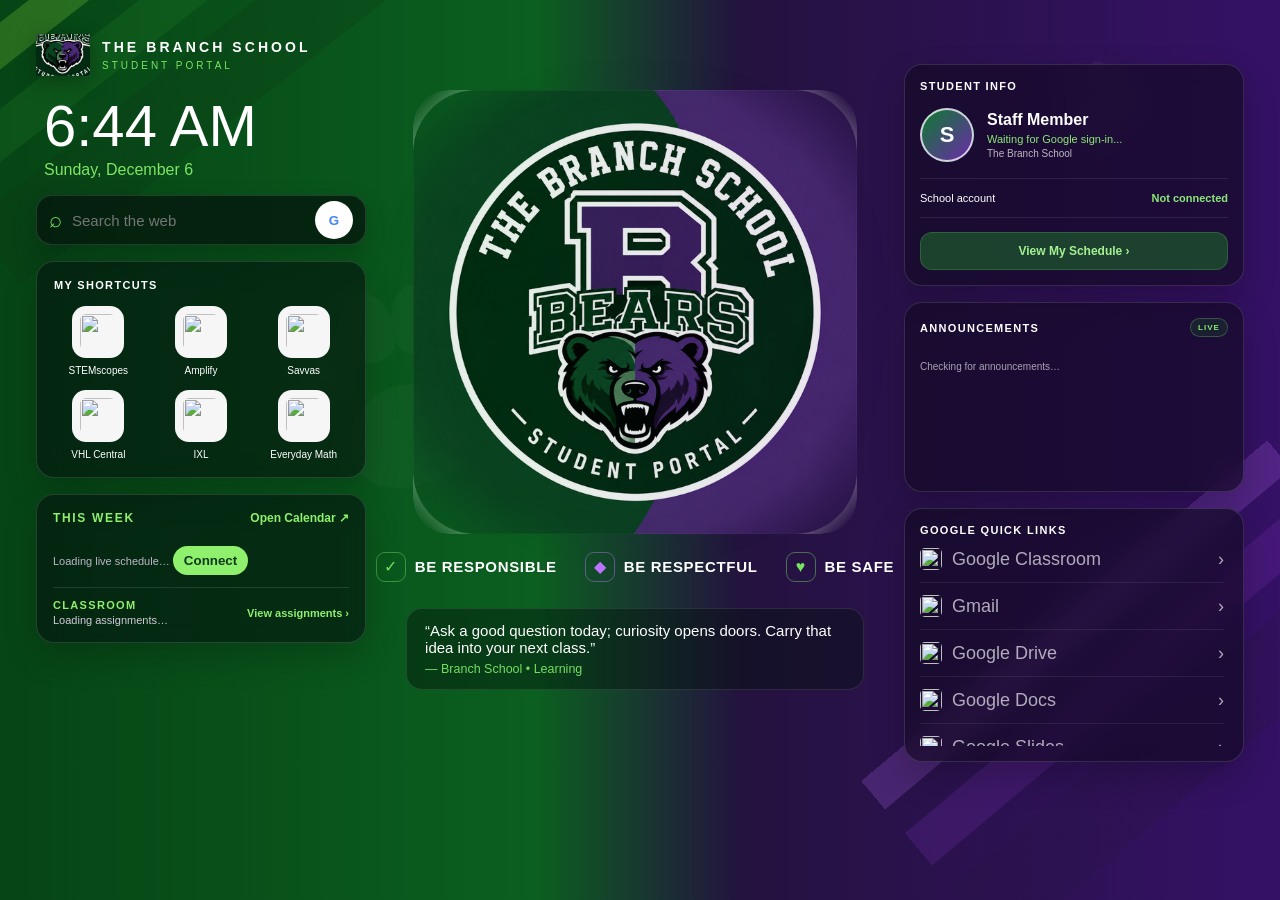
==== commit fc2ca71b: "Update index.html" ====
--- a/index.html
+++ b/index.html
@@ -3,903 +3,362 @@
 <head>
   <meta charset="utf-8">
   <meta name="viewport" content="width=device-width,initial-scale=1">
-  <title>The Branch School Staff Dashboard</title>
+  <title>The Branch School Student Portal</title>
   <link rel="stylesheet" href="styles.css">
 
-  <style>
-    /* Make only the large center Staff Dashboard logo fill its circle. */
-    .badge-stage .logo-shell {
-      padding: 0 !important;
-      overflow: hidden;
-    }
-    .badge-stage .portal-badge {
-      width: 112% !important;
-      height: 112% !important;
-      max-width: none !important;
-      object-fit: cover !important;
-      object-position: center center !important;
-      position: relative;
-      left: 50%;
-      top: 50%;
-      transform: translate(-50%, -50%);
-    }
-  </style>
-
-<style>
-.badge-stage .logo-shell{padding:0!important;overflow:hidden!important;border-radius:50%!important}
-.badge-stage .portal-badge{width:100%!important;height:100%!important;max-width:none!important;border-radius:50%!important;object-fit:cover!important;object-position:center!important;position:static!important;left:auto!important;top:auto!important;transform:none!important}
-</style>
-
-  <style>
-    /* Coded center logo: no separate image asset required. */
-    .badge-stage .logo-shell{
-      padding:0 !important;
-      overflow:hidden !important;
-      border-radius:50% !important;
-      background:radial-gradient(circle at 50% 38%, #173f5c 0%, #102f48 58%, #0c263b 100%) !important;
-      border:5px solid #fff !important;
-      box-shadow:
-        0 0 0 4px #8ea38d,
-        0 0 0 7px #f4f1ea,
-        0 16px 38px rgba(18,43,63,.16) !important;
-    }
-    .coded-center-logo{
-      width:100%;
-      height:100%;
-      border-radius:50%;
-      display:flex;
-      flex-direction:column;
-      align-items:center;
-      justify-content:center;
-      padding:14% 10% 12%;
-      text-align:center;
-      color:white;
-      background:
-        radial-gradient(circle at 50% 30%, rgba(255,255,255,.035), transparent 42%),
-        linear-gradient(180deg, rgba(255,255,255,.02), rgba(0,0,0,.06));
-    }
-    .center-branch-mark{
-      width:43%;
-      height:auto;
-      margin-bottom:4%;
-      overflow:visible;
-    }
-    .center-branch-mark path{
-      fill:none;
-      stroke:#b8c86a;
-      stroke-width:4.2;
-      stroke-linecap:round;
-      stroke-linejoin:round;
-    }
-    .center-school-name{
-      font-family:"Segoe UI",Arial,sans-serif;
-      font-size:clamp(18px,2vw,31px);
-      font-weight:300;
-      letter-spacing:.01em;
-      line-height:1.05;
-      color:#9a6aa1;
-      white-space:nowrap;
-    }
-    .center-motto{
-      margin-top:6%;
-      font-family:Georgia,"Times New Roman",serif;
-      font-size:clamp(12px,1.25vw,20px);
-      font-weight:500;
-      letter-spacing:.075em;
-      color:#c1cf68;
-      white-space:nowrap;
-    }
-  </style>
-
-
-  <style>
-    .microsoft-connect-btn{
-      width:100%;
-      margin-top:10px;
-      border:1px solid #d9e0e5;
-      border-radius:10px;
-      background:#fff;
-      color:#17324a;
-      padding:9px 11px;
-      font-weight:800;
-      cursor:pointer;
-    }
-    .microsoft-connect-btn:hover{background:#f4f7f5}
-    .microsoft-connect-btn.is-connected{
-      background:#eef5ee;
-      border-color:#a7bca6;
-      color:#38563d;
-    }
-    .microsoft-connect-status{
-      margin-top:7px;
-      font-size:11px;
-      line-height:1.35;
-      color:#6b7780;
-    }
-    .branch-inbox-card{padding:18px}
-    .branch-inbox-heading{
-      display:flex;
-      align-items:flex-start;
-      justify-content:space-between;
-      gap:12px;
-      padding-bottom:12px;
-      border-bottom:1px solid #e6e7e3;
-    }
-    .branch-inbox-heading a{
-      font-size:11px;
-      font-weight:800;
-      color:#345d86;
-      text-decoration:none;
-      white-space:nowrap;
-    }
-    .branch-inbox-count{
-      margin-top:4px;
-      color:#69757e;
-      font-size:12px;
-    }
-    .branch-inbox-count span{
-      color:#17324a;
-      font-size:22px;
-      font-weight:900;
-      margin-right:3px;
-    }
-    .branch-inbox-messages{display:grid;gap:8px;margin-top:11px}
-    .branch-inbox-message{
-      display:block;
-      padding:9px 10px;
-      border:1px solid #e5e8e6;
-      border-radius:10px;
-      background:#fbfcfa;
-      color:#17324a;
-      text-decoration:none;
-    }
-    .branch-inbox-message.is-unread{border-left:4px solid #819b7d;background:#f5f8f3}
-    .branch-inbox-message-top{
-      display:flex;
-      align-items:center;
-      justify-content:space-between;
-      gap:8px;
-      font-size:10px;
-    }
-    .branch-inbox-message-top strong{
-      overflow:hidden;
-      text-overflow:ellipsis;
-      white-space:nowrap;
-      font-size:11px;
-    }
-    .branch-inbox-message-top span{color:#879098;white-space:nowrap}
-    .branch-inbox-subject{
-      margin-top:4px;
-      font-size:11px;
-      line-height:1.3;
-      overflow:hidden;
-      text-overflow:ellipsis;
-      white-space:nowrap;
-    }
-    .branch-inbox-empty{padding:9px 0;color:#7b858c;font-size:11px}
-  </style>
-
-
-  <style>
-    .header-account-panel{
+  <style id="branchMiniWeekBaseStyles">
+    #branchMiniWeek{color:#fff}
+    #branchMiniWeek .branch-miniweek-toolbar{display:flex;align-items:center;justify-content:space-between;gap:12px;margin-bottom:12px}
+    #branchMiniWeek .branch-miniweek-label{font-size:12px;font-weight:900;letter-spacing:.14em;color:#8ef06c}
+    #branchMiniWeek .branch-miniweek-open{font-size:12px;font-weight:800;color:#8ef06c;text-decoration:none;white-space:nowrap}
+    #branchMiniWeek .branch-miniweek-open:hover{text-decoration:underline}
+    #branchMiniWeek .branch-miniweek-days{display:grid;grid-template-columns:repeat(auto-fit,minmax(118px,1fr));gap:9px}
+    #branchMiniWeek .branch-miniweek-day{min-width:0;border:1px solid rgba(255,255,255,.13);border-radius:14px;background:rgba(255,255,255,.045);padding:10px;min-height:112px}
+    #branchMiniWeek .branch-miniweek-day.is-today{border-color:rgba(142,240,108,.85);background:rgba(142,240,108,.10)}
+    #branchMiniWeek .branch-miniweek-dayname{font-size:10px;font-weight:900;letter-spacing:.09em;color:#bdb7c8;text-transform:uppercase}
+    #branchMiniWeek .branch-miniweek-date{font-size:22px;font-weight:900;line-height:1.1;margin:2px 0 8px}
+    #branchMiniWeek .branch-miniweek-events{display:grid;gap:6px}
+    #branchMiniWeek .branch-miniweek-event{display:block;width:100%;border:0;text-align:left;border-radius:9px;padding:7px;background:rgba(142,240,108,.14);color:#fff;overflow:hidden;cursor:pointer;font:inherit}
+    #branchMiniWeek .branch-miniweek-event.classroom{background:rgba(141,111,210,.30)}
+    #branchMiniWeek .branch-miniweek-event:hover{filter:brightness(1.15)}
+    #branchMiniWeek .branch-miniweek-event-title{font-size:11px;font-weight:850;line-height:1.2;white-space:normal;overflow-wrap:anywhere}
+    #branchMiniWeek .branch-miniweek-event-time{font-size:9px;color:#cfc9d9;margin-top:3px;white-space:normal}
+    #branchMiniWeek .branch-miniweek-status{margin-top:9px;font-size:11px;color:#bdb7c8}
+    #branchMiniWeek .branch-miniweek-connect{border:0;border-radius:999px;padding:7px 11px;background:#8ef06c;color:#10391d;font-weight:900;cursor:pointer}
+    #branchMiniWeek .branch-miniweek-loading{grid-column:1/-1;padding:12px 0;color:#bdb7c8;font-size:12px}
+    #branchMiniWeek .branch-miniweek-noitems{padding:12px 0;color:#bdb7c8;font-size:12px}
+    #branchClassroomSummary{margin-top:12px;padding-top:11px;border-top:1px solid rgba(255,255,255,.11);display:flex;align-items:center;justify-content:space-between;gap:12px}
+    #branchClassroomSummary .branch-classroom-summary-title{font-size:11px;font-weight:900;letter-spacing:.12em;color:#8ef06c;text-transform:uppercase}
+    #branchClassroomSummary .branch-classroom-summary-text{font-size:11px;color:#d2ccd9;margin-top:3px}
+    #branchClassroomSummary .branch-classroom-summary-link{font-size:11px;font-weight:850;color:#8ef06c;text-decoration:none;white-space:nowrap}
+    @media(max-width:720px){
+      #branchMiniWeek .branch-miniweek-days{grid-template-columns:1fr 1fr}
+      #branchClassroomSummary{align-items:flex-start;flex-direction:column}
+    }
+
+    .quick-links .google-quick-links-scroll{
+      height:210px;
+      max-height:210px;
+      overflow-y:auto;
+      padding-right:4px;
+      scrollbar-width:thin;
+      scrollbar-color:rgba(142,240,108,.55) rgba(255,255,255,.06);
+    }
+    .quick-links .google-quick-links-scroll::-webkit-scrollbar{width:7px}
+    .quick-links .google-quick-links-scroll::-webkit-scrollbar-track{
+      background:rgba(255,255,255,.05);
+      border-radius:999px
+    }
+    .quick-links .google-quick-links-scroll::-webkit-scrollbar-thumb{
+      background:rgba(142,240,108,.48);
+      border-radius:999px
+    }
+    .quick-links .google-quick-link{
       display:flex;
       align-items:center;
       gap:10px;
-    }
-    .header-account-avatar{
-      width:36px;
-      height:36px;
-      border-radius:50%;
-      display:grid;
-      place-items:center;
-      flex:0 0 auto;
-      background:linear-gradient(135deg,#28485f,#789080);
-      color:#fff;
-      font-weight:900;
-      overflow:hidden;
-      background-size:cover;
-      background-position:center;
-      background-repeat:no-repeat;
-    }
-    .header-account-copy{
-      display:flex;
-      flex-direction:column;
-      width:185px;
-      line-height:1.15;
-    }
-    .header-account-copy strong{color:#fff;font-size:12px}
-    .header-account-copy span{
-      color:#d8e2e7;
-      font-size:9px;
-      margin-top:2px;
-      overflow:hidden;
-      text-overflow:ellipsis;
-      white-space:nowrap;
-    }
-    .header-account-copy #accountStatus{
-      color:#c8d99c;
-      font-weight:800;
-    }
-    .header-account-actions{
-      display:flex;
-      gap:6px;
-    }
-    .header-account-btn{
-      border:1px solid rgba(255,255,255,.30);
-      border-radius:8px;
-      padding:7px 9px;
-      background:rgba(255,255,255,.08);
-      color:#fff;
-      font-size:9px;
-      font-weight:900;
-      cursor:pointer;
-      white-space:nowrap;
-    }
-    .header-account-btn:hover{background:rgba(255,255,255,.16)}
-    .header-account-btn.is-connected{
-      background:#edf4ea;
-      border-color:#b5c8aa;
-      color:#294835;
-    }
-
-    /* Keep the dashboard on one screen now that the duplicate agenda is gone. */
-    .right-rail{
-      align-self:start;
-    }
-
-    @media (max-width:1180px){
-      .header-account-copy{display:none}
-    }
+      min-height:42px
+    }
+    .quick-links .google-quick-link img{
+      width:22px;
+      height:22px;
+      flex:0 0 22px;
+      border-radius:5px
+    }
+    .quick-links .google-quick-link .google-quick-link-name{
+      flex:1;
+      min-width:0
+    }
+
+    /* Center-logo hover assignment preview — fills the badge circle */
+    .badge-stage {
+      position: relative;
+    }
+
+    #branchAssignmentHover {
+      position: absolute;
+      inset: 5.5%;
+      border-radius: 50%;
+      background:
+        radial-gradient(circle at 50% 35%, rgba(44, 31, 83, .97), rgba(15, 10, 36, .985) 68%);
+      border: 1px solid rgba(142, 240, 108, .32);
+      box-shadow: inset 0 0 0 1px rgba(255,255,255,.035), 0 18px 60px rgba(0,0,0,.34);
+      opacity: 0;
+      visibility: hidden;
+      pointer-events: none;
+      transform: scale(.965);
+      transition: opacity .18s ease, transform .18s ease, visibility .18s ease;
+      z-index: 20;
+      overflow: hidden;
+      color: #fff;
+    }
+
+    .badge-stage:hover #branchAssignmentHover,
+    .badge-stage:focus-within #branchAssignmentHover,
+    #branchAssignmentHover:hover {
+      opacity: 1;
+      visibility: visible;
+      pointer-events: auto;
+      transform: scale(1);
+    }
+
+    .branch-assignment-hover-shell {
+      position: absolute;
+      inset: 12% 10% 10%;
+      display: flex;
+      flex-direction: column;
+      min-height: 0;
+    }
+
+    .branch-assignment-hover-header {
+      flex: 0 0 auto;
+      padding: 2px 10px 12px;
+      text-align: center;
+    }
+
+    .branch-assignment-hover-title {
+      font-size: clamp(13px, 1.25vw, 21px);
+      font-weight: 900;
+      letter-spacing: .09em;
+      color: #8ef06c;
+      line-height: 1.15;
+    }
+
+    .branch-assignment-hover-subtitle {
+      margin-top: 4px;
+      font-size: clamp(10px, .82vw, 13px);
+      font-weight: 700;
+      color: rgba(255,255,255,.68);
+    }
+
+    #branchAssignmentHoverList {
+      flex: 1 1 auto;
+      min-height: 0;
+      overflow-y: auto;
+      overscroll-behavior: contain;
+      scrollbar-width: thin;
+      scrollbar-color: rgba(255,255,255,.34) transparent;
+      padding: 0 7px 4px 2px;
+    }
+
+    #branchAssignmentHoverList::-webkit-scrollbar {
+      width: 7px;
+    }
+    #branchAssignmentHoverList::-webkit-scrollbar-track {
+      background: transparent;
+    }
+    #branchAssignmentHoverList::-webkit-scrollbar-thumb {
+      background: rgba(255,255,255,.28);
+      border-radius: 999px;
+    }
+    #branchAssignmentHoverList::-webkit-scrollbar-thumb:hover {
+      background: rgba(255,255,255,.42);
+    }
+
+    .branch-assignment-hover-item {
+      display: grid;
+      grid-template-columns: minmax(0, 1fr) auto;
+      gap: 8px 12px;
+      width: 100%;
+      box-sizing: border-box;
+      padding: 10px 12px;
+      margin-bottom: 7px;
+      border: 1px solid rgba(255,255,255,.10);
+      border-radius: 13px;
+      background: rgba(255,255,255,.055);
+      color: #fff;
+      text-decoration: none;
+      transition: background .14s ease, border-color .14s ease;
+    }
+
+    .branch-assignment-hover-item:hover {
+      background: rgba(255,255,255,.10);
+      border-color: rgba(142,240,108,.28);
+    }
+
+    .branch-assignment-hover-main {
+      min-width: 0;
+    }
+
+    .branch-assignment-hover-name {
+      display: block;
+      overflow: hidden;
+      text-overflow: ellipsis;
+      white-space: nowrap;
+      font-size: clamp(11px, .92vw, 14px);
+      font-weight: 850;
+      line-height: 1.2;
+    }
+
+    .branch-assignment-hover-course {
+      display: block;
+      margin-top: 3px;
+      overflow: hidden;
+      text-overflow: ellipsis;
+      white-space: nowrap;
+      font-size: clamp(9px, .72vw, 11px);
+      font-weight: 650;
+      color: rgba(255,255,255,.62);
+    }
+
+    .branch-assignment-hover-due {
+      align-self: center;
+      max-width: 112px;
+      text-align: right;
+      font-size: clamp(9px, .72vw, 11px);
+      font-weight: 850;
+      line-height: 1.15;
+      color: #9c8cff;
+    }
+
+    .branch-assignment-hover-due.today {
+      color: #ff707f;
+    }
+
+    .branch-assignment-hover-due.tomorrow {
+      color: #ffbf55;
+    }
+
+    .branch-assignment-hover-empty {
+      padding: 28px 18px;
+      text-align: center;
+      color: rgba(255,255,255,.70);
+      font-size: 13px;
+    }
+
+    .branch-assignment-hover-footer {
+      flex: 0 0 auto;
+      padding: 8px 0 1px;
+      text-align: center;
+    }
+
+    .branch-assignment-hover-footer a {
+      color: #8ef06c;
+      font-size: clamp(10px, .76vw, 12px);
+      font-weight: 850;
+      text-decoration: none;
+    }
+
+    .branch-assignment-hover-footer a:hover {
+      text-decoration: underline;
+    }
+
+    @media (max-width: 900px) {
+      .branch-assignment-hover-shell { inset: 11% 8% 9%; }
+      .branch-assignment-hover-item { padding: 8px 10px; }
+      .branch-assignment-hover-due { max-width: 88px; }
+    }
+
+
   </style>
-
-
-  <style>
-    .compact-resources{
-      padding:16px !important;
-      width:100%;
-      box-sizing:border-box;
-    }
-    .compact-resources .resource-row{
-      display:grid !important;
-      grid-template-columns:repeat(3, minmax(0,1fr)) !important;
-      gap:8px !important;
-      margin-top:10px !important;
-    }
-    .compact-resources .resource-row a{
-      min-width:0 !important;
-      padding:10px 5px !important;
-      height:76px !important;
-      border-radius:10px !important;
-      display:flex !important;
-      flex-direction:column !important;
-      align-items:center !important;
-      justify-content:center !important;
-      gap:6px !important;
-      text-align:center !important;
-    }
-    .compact-resources .resource-row img{
-      width:28px !important;
-      height:28px !important;
-      object-fit:contain !important;
-    }
-    .compact-resources .resource-row span{
-      font-size:9px !important;
-      line-height:1.1 !important;
-      white-space:normal !important;
-    }
-  </style>
-
-
-  <style>
-    /* Staff Resources: compact 4 x 2 layout, supports up to 8 tiles */
-    .compact-resources .resource-row{
-      grid-template-columns:repeat(4, minmax(0,1fr)) !important;
-      gap:6px !important;
-    }
-    .compact-resources .resource-row a{
-      height:62px !important;
-      padding:7px 3px !important;
-      gap:4px !important;
-    }
-    .compact-resources .resource-row img{
-      width:21px !important;
-      height:21px !important;
-    }
-    .compact-resources .resource-row span{
-      font-size:8px !important;
-      line-height:1.05 !important;
-    }
-  </style>
-
-
-  <style>
-    /* Smaller resource tiles, larger icons and labels */
-    .compact-resources .resource-row{
-      gap:6px !important;
-    }
-    .compact-resources .resource-row a{
-      height:52px !important;
-      padding:5px 3px !important;
-      gap:3px !important;
-      border-radius:8px !important;
-    }
-    .compact-resources .resource-row img{
-      width:26px !important;
-      height:26px !important;
-    }
-    .compact-resources .resource-row span{
-      font-size:9.5px !important;
-      font-weight:700 !important;
-      line-height:1.05 !important;
-    }
-  </style>
-
-  <style>
-    .left-rail .announcements-card{margin-top:16px;padding:16px 18px}
-    .left-rail .announcements-list{margin-top:8px}
-    .left-rail .announcement-status{font-size:11px;line-height:1.35}
-  </style>
-
-  <style>
-    /* Staff readability pass */
-    body{font-size:17px !important}
-
-    .card-title{font-size:15px !important;letter-spacing:.08em !important}
-
-    .today-card .today-date,
-    #todayDateMirror{font-size:20px !important}
-
-    .today-card p,
-    .announcement-status,
-    .announcements-list,
-    .branch-inbox-empty{font-size:13px !important;line-height:1.4 !important}
-
-    .quick-links a,
-    .quick-links span{font-size:15px !important}
-
-    .hero .eyebrow{font-size:14px !important}
-    .hero h1{font-size:44px !important}
-    .hero-helper{font-size:14px !important}
-    .hero-helper strong{font-size:15px !important}
-    blockquote{font-size:14px !important;line-height:1.35 !important}
-
-    .branch-inbox-count{font-size:13px !important}
-    .branch-inbox-count span{font-size:24px !important}
-    .branch-inbox-heading a{font-size:12px !important}
-    .branch-inbox-message-top{font-size:11px !important}
-    .branch-inbox-message-top strong{font-size:13px !important}
-    .branch-inbox-subject{font-size:13px !important}
-
-    .compact-resources .resource-row span{
-      font-size:11px !important;
-      font-weight:800 !important;
-    }
-
-    .header-account-copy strong{font-size:13px !important}
-    .header-account-copy span{font-size:11px !important}
-    .header-account-btn{font-size:11px !important}
-
-    .top-clock strong,
-    #clock{font-size:22px !important}
-    .top-clock span,
-    #date{font-size:11px !important}
-
-    footer{font-size:12px !important}
-  </style>
-
-
-  <style>
-    /* Extra-large staff readability */
-    body{font-size:19px !important}
-
-    .card-title{font-size:17px !important}
-    .today-card .today-date,#todayDateMirror{font-size:23px !important}
-    .today-card p,.announcement-status,.announcements-list,.branch-inbox-empty{
-      font-size:15px !important;line-height:1.45 !important
-    }
-
-    .quick-links a,.quick-links span{font-size:17px !important}
-
-    .hero .eyebrow{font-size:16px !important}
-    .hero h1{font-size:48px !important}
-    .hero-helper{font-size:16px !important}
-    .hero-helper strong{font-size:17px !important}
-    blockquote{font-size:16px !important;line-height:1.4 !important}
-
-    .branch-inbox-count{font-size:15px !important}
-    .branch-inbox-count span{font-size:27px !important}
-    .branch-inbox-heading a{font-size:14px !important}
-    .branch-inbox-message-top strong{font-size:15px !important}
-    .branch-inbox-message-top span{font-size:12px !important}
-    .branch-inbox-subject{font-size:15px !important}
-
-    .compact-resources .resource-row span{font-size:13px !important;font-weight:800 !important}
-
-    .header-account-copy strong{font-size:15px !important}
-    .header-account-copy span{font-size:12px !important}
-    .header-account-btn{font-size:13px !important;padding:8px 11px !important}
-
-    .top-clock strong,#clock{font-size:25px !important}
-    .top-clock span,#date{font-size:13px !important}
-    footer{font-size:14px !important}
-  </style>
-
-
-  <style>
-    /* Strong readability override for staff */
-    .today-card p{font-size:17px !important}
-    .quick-links a,.quick-links a span,.quick-links span{
-      font-size:18px !important;
-      font-weight:600 !important;
-    }
-
-    .announcements-card .card-title{font-size:17px !important}
-    .announcements-card .announcement-status,
-    .announcements-card .announcements-list{
-      font-size:15px !important;
-      line-height:1.4 !important;
-    }
-
-    .branch-inbox-heading .card-title{font-size:17px !important}
-    .branch-inbox-heading a{font-size:14px !important}
-    .branch-inbox-count{font-size:15px !important}
-    .branch-inbox-message-top strong{font-size:15px !important}
-    .branch-inbox-message-top span{font-size:13px !important}
-    .branch-inbox-subject{font-size:15px !important;line-height:1.3 !important}
-
-    .compact-resources .card-title{font-size:17px !important}
-    .compact-resources .resource-row span{
-      font-size:14px !important;
-      font-weight:800 !important;
-      line-height:1.1 !important;
-    }
-
-    .hero-helper{font-size:17px !important;line-height:1.3 !important}
-    .hero-helper strong{font-size:18px !important}
-    blockquote{font-size:17px !important;line-height:1.35 !important}
-
-    .header-account-copy strong{font-size:15px !important}
-    .header-account-copy span{font-size:13px !important}
-    .header-account-btn{font-size:13px !important}
-  </style>
-
-  <style>
-    /* Larger center logo without changing the surrounding layout */
-    .portal-badge{
-      width:390px !important;
-      height:390px !important;
-      max-width:42vw !important;
-      max-height:42vw !important;
-    }
-  </style>
-  <style>
-    /* XL center logo */
-    .portal-badge{
-      width:455px !important;
-      height:455px !important;
-      max-width:48vw !important;
-      max-height:48vw !important;
-    }
-  </style>
-
-  <style>
-    /* Actually enlarge center logo: override parent sizing constraints too */
-    .hero{
-      overflow:visible !important;
-    }
-    .hero-center,
-    .portal-badge-wrap,
-    .portal-badge-container{
-      width:auto !important;
-      max-width:none !important;
-      overflow:visible !important;
-    }
-    .portal-badge{
-      width:500px !important;
-      height:500px !important;
-      min-width:500px !important;
-      min-height:500px !important;
-      max-width:none !important;
-      max-height:none !important;
-      flex:0 0 500px !important;
-      transform:none !important;
-    }
-    .portal-badge svg,
-    .portal-badge img{
-      width:100% !important;
-      height:100% !important;
-    }
-  </style>
-
-
-  <style>
-    /* TRUE XL center circle: the limiting element is .badge-stage in styles.css */
-    .hero .badge-stage{
-      width:500px !important;
-      height:500px !important;
-      min-width:500px !important;
-      min-height:500px !important;
-      max-width:none !important;
-      aspect-ratio:1 / 1 !important;
-    }
-    .hero .badge-stage .logo-shell{
-      width:500px !important;
-      height:500px !important;
-    }
-    .hero .badge-stage .coded-center-logo{
-      width:100% !important;
-      height:100% !important;
-    }
-
-    /* Keep hover overlay sized to the enlarged circle */
-    .hero .badge-stage #branchAssignmentHover{
-      inset:3% !important;
-    }
-  </style>
-
-
-  <style>
-    /* Inbox: fit card height and make unread messages scrollable */
-    .branch-inbox-card{
-      max-height:320px !important;
-      overflow:hidden !important;
-      display:flex !important;
-      flex-direction:column !important;
-    }
-    .branch-inbox-heading{
-      flex:0 0 auto !important;
-    }
-    .branch-inbox-messages{
-      flex:1 1 auto !important;
-      min-height:0 !important;
-      max-height:210px !important;
-      overflow-y:auto !important;
-      overflow-x:hidden !important;
-      padding-right:4px !important;
-      scrollbar-width:thin;
-    }
-    .branch-inbox-message{
-      min-height:auto !important;
-      padding:10px 11px !important;
-    }
-    .branch-inbox-message-top{
-      gap:10px !important;
-    }
-    .branch-inbox-message-top strong{
-      max-width:70% !important;
-      overflow:hidden !important;
-      text-overflow:ellipsis !important;
-      white-space:nowrap !important;
-    }
-    .branch-inbox-subject{
-      white-space:nowrap !important;
-      overflow:hidden !important;
-      text-overflow:ellipsis !important;
-    }
-  </style>
-
-
-  <style>
-    .branch-inbox-messages{
-      max-height:205px !important;
-      overflow-y:scroll !important;
-      overscroll-behavior:contain;
-      -webkit-overflow-scrolling:touch;
-      scrollbar-gutter:stable;
-    }
-    .branch-inbox-messages::-webkit-scrollbar{
-      width:10px;
-    }
-    .branch-inbox-messages::-webkit-scrollbar-track{
-      background:#eef1ee;
-      border-radius:10px;
-    }
-    .branch-inbox-messages::-webkit-scrollbar-thumb{
-      background:#8da58b;
-      border-radius:10px;
-      border:2px solid #eef1ee;
-    }
-  </style>
-
-
-<style id="fullCircleCenterLogoOverride">
-  /* Make the logo itself become the full placeholder circle. */
-  .hero .badge-stage {
-    overflow: hidden !important;
-    border-radius: 50% !important;
-  }
-
-  .hero .badge-stage .logo-shell {
-    position: absolute !important;
-    inset: 0 !important;
-    width: 100% !important;
-    height: 100% !important;
-    max-width: none !important;
-    max-height: none !important;
-    margin: 0 !important;
-    padding: 0 !important;
-    border: 0 !important;
-    box-shadow: none !important;
-    background: transparent !important;
-    overflow: hidden !important;
-    border-radius: 50% !important;
-  }
-
-  .hero .badge-stage .logo-shell > img.portal-badge {
-    position: absolute !important;
-    top: 50% !important;
-    left: 50% !important;
-    width: 116% !important;
-    height: 116% !important;
-    max-width: none !important;
-    max-height: none !important;
-    margin: 0 !important;
-    padding: 0 !important;
-    display: block !important;
-    object-fit: cover !important;
-    object-position: center !important;
-    border-radius: 50% !important;
-    transform: translate(-50%, -50%) !important;
-  }
-
-  /* Remove the old decorative placeholder rings so only the badge is visible. */
-  .hero .badge-stage::before,
-  .hero .badge-stage::after,
-  .hero .badge-stage .logo-shell::before,
-  .hero .badge-stage .logo-shell::after {
-    display: none !important;
-    content: none !important;
-  }
-</style>
-
-
-<style id="largerStaffResourceIcons">
-  /* Much larger Staff Resources icons. */
-  .right-rail .resource-grid .resource-icon {
-    font-size: 46px !important;
-    line-height: 1 !important;
-    min-width: 52px !important;
-    min-height: 52px !important;
-    display: inline-flex !important;
-    align-items: center !important;
-    justify-content: center !important;
-    flex-shrink: 0 !important;
-  }
-</style>
-
-
-<style id="afterschoolTodayStyles">
-  .afterschool-today{
-    margin-top:16px;
-    padding-top:14px;
-    border-top:1px solid rgba(20,48,66,.12);
-  }
-  .afterschool-label{
-    font-size:12px;
-    font-weight:800;
-    letter-spacing:.12em;
-    color:#143042;
-    margin-bottom:8px;
-  }
-  .afterschool-status{
-    font-size:14px;
-    line-height:1.45;
-    color:#4f6470;
-  }
-  .afterschool-class{
-    margin-top:7px;
-    padding:7px 9px;
-    border-radius:9px;
-    background:rgba(146,166,139,.10);
-    color:#143042;
-  }
-  .afterschool-class strong{
-    display:block;
-    font-size:14px;
-  }
-  .afterschool-meta{
-    margin-top:2px;
-    font-size:12px;
-    color:#677985;
-  }
-</style>
-
-
-
-<style id="polishedAseAnnouncements">
-  #announcementsCard{position:relative;overflow:hidden;}
-  #announcementsCard .section-title,
-  #announcementsCard h2,
-  #announcementsCard h3{display:flex;align-items:center;gap:8px;}
-  #announcementsCard .section-title::before,
-  #announcementsCard h2::before,
-  #announcementsCard h3::before{content:"📣";font-size:16px;line-height:1;}
-
-  #afterschoolToday{
-    margin-top:10px!important;
-    max-height:250px!important;
-    overflow-y:auto!important;
-    padding-right:4px!important;
-    color:#143042!important;
-  }
-  #afterschoolToday::-webkit-scrollbar{width:6px;}
-  #afterschoolToday::-webkit-scrollbar-thumb{background:rgba(20,48,66,.18);border-radius:10px;}
-
-  .ase-duty-card{
-    display:flex;align-items:center;gap:10px;
-    padding:10px 11px;border-radius:12px;
-    background:rgba(105,87,214,.08);
-    margin-bottom:10px;
-  }
-  .ase-duty-icon{
-    width:30px;height:30px;flex:0 0 30px;
-    display:inline-flex;align-items:center;justify-content:center;
-    border-radius:50%;background:rgba(105,87,214,.13);
-    font-size:17px;
-  }
-  .ase-duty-name{font-size:15px;font-weight:800;color:#143042;}
-
-  .ase-section-title{
-    display:flex;align-items:center;gap:7px;
-    margin:4px 0 8px;padding-bottom:7px;
-    border-bottom:1px solid rgba(20,48,66,.10);
-    font-size:12px;font-weight:900;letter-spacing:.04em;
-    color:#143042;text-transform:uppercase;
-  }
-  .ase-prefix{color:#6658d8;font-weight:900;}
-
-  .ase-program{
-    display:grid;grid-template-columns:28px minmax(0,1fr);
-    gap:8px;align-items:start;padding:7px 4px;
-    border-bottom:1px solid rgba(20,48,66,.07);
-  }
-  .ase-program:last-child{border-bottom:0;}
-  .ase-program-icon{
-    width:28px;height:28px;display:flex;align-items:center;
-    justify-content:center;font-size:18px;line-height:1;
-  }
-  .ase-program-name{font-size:13px;line-height:1.25;font-weight:800;color:#143042;}
-  .ase-program-meta{margin-top:2px;font-size:11px;line-height:1.3;color:#677985;}
-  .ase-empty{padding:8px 2px;font-size:12px;color:#677985;}
-</style>
-
-
-<style id="resourceAndQuickLinkTightening">
-  /* Keep Quick Links compact now, but scroll when more links are added. */
-  .quick-links{
-    max-height:220px!important;
-    overflow-y:auto!important;
-    overflow-x:hidden!important;
-    padding-right:4px!important;
-  }
-  .quick-links::-webkit-scrollbar{width:6px;}
-  .quick-links::-webkit-scrollbar-thumb{
-    background:rgba(20,48,66,.18);
-    border-radius:10px;
-  }
-
-  /* Staff Resources can grow later without stretching the page. */
-  .right-rail .resource-grid{
-    max-height:250px!important;
-    overflow-y:auto!important;
-    padding-right:4px!important;
-  }
-  .right-rail .resource-grid::-webkit-scrollbar{width:6px;}
-  .right-rail .resource-grid::-webkit-scrollbar-thumb{
-    background:rgba(20,48,66,.18);
-    border-radius:10px;
-  }
-</style>
-
-
-<style id="v52ResourceTileLayout">
-  .right-rail .resource-grid{
-    display:grid!important;
-    grid-template-columns:1fr 1fr!important;
-    gap:10px!important;
-    max-height:390px!important; /* roughly 4 rows / 8 tiles */
-    overflow-y:auto!important;
-    overflow-x:hidden!important;
-    padding-right:4px!important;
-  }
-  .right-rail .resource-grid::-webkit-scrollbar{width:6px;}
-  .right-rail .resource-grid::-webkit-scrollbar-thumb{
-    background:rgba(20,48,66,.18);
-    border-radius:10px;
-  }
-</style>
-
 </head>
 <body>
-  <header class="topbar">
-    <div class="brand">
-      <img src="assets/staff-icon.jpg" class="brand-logo" alt="The Branch School">
-      <div class="brand-copy">
-        <div class="school-name">The Branch School</div>
-        <div class="dashboard-name">STAFF DASHBOARD</div>
-      </div>
-    </div>
-
-    <div class="topbar-right">
-      <div class="header-account-panel">
-        <div class="header-account-avatar" id="avatar">S</div>
-        <div class="header-account-copy">
-          <strong id="studentName">Staff Member</strong>
-          <span id="studentEmail">Sign in with Microsoft or Google</span>
-          <span id="accountStatus">Not connected</span>
-        </div>
-        <div class="header-account-actions">
-          <button type="button" id="branchMicrosoftConnect" class="header-account-btn">Microsoft 365</button>
-          
-        </div>
-      </div>
-      <div class="top-clock">
+  <div class="left-stripes"></div>
+  <div class="right-stripes"></div>
+
+  <div class="pawmark paw-left-big" aria-hidden="true">
+    <i class="toe t1"></i><i class="toe t2"></i><i class="toe t3"></i><i class="toe t4"></i><i class="pad"></i>
+  </div>
+  <div class="pawmark paw-right-top" aria-hidden="true">
+    <i class="toe t1"></i><i class="toe t2"></i><i class="toe t3"></i><i class="toe t4"></i><i class="pad"></i>
+  </div>
+
+  <main class="dashboard">
+    <section class="left-column">
+      <header class="brand-head">
+        <img src="assets/bear-header.png" class="header-bear" alt="">
+        <div>
+          <div class="school">THE BRANCH SCHOOL</div>
+          <div class="portal">STUDENT PORTAL</div>
+        </div>
+      </header>
+
+      <div class="time-card">
         <strong id="clock">--:--</strong>
         <span id="date">Today</span>
       </div>
-    </div>
-  </header>
-
-  <main class="dashboard">
-    <section class="left-rail">
-      <section class="card today-card">
-        <div class="card-title"><span>▣</span>TODAY</div>
-        <div class="today-date" id="todayDateMirror">Loading date…</div>
-        <div class="today-copy">Your calendar and school resources, all in one place.
-        </div></div>
-      </section>
-
-      <section class="card quick-card">
-        <div class="card-title"><span>↗</span>QUICK LINKS</div>
-        <div class="quick-list">
-          <a href="https://mail.google.com/"><img src="https://www.google.com/s2/favicons?domain=mail.google.com&sz=64"><span>Gmail</span><b>›</b></a>
-<a href="https://calendar.google.com/"><img src="https://www.google.com/s2/favicons?domain=calendar.google.com&sz=64"><span>Google Calendar</span><b>›</b></a>
-<a href="https://classroom.google.com/"><img src="https://www.google.com/s2/favicons?domain=classroom.google.com&sz=64"><span>Google Classroom</span><b>›</b></a>
-<a href="https://drive.google.com/"><img src="https://www.google.com/s2/favicons?domain=drive.google.com&sz=64"><span>Google Drive</span><b>›</b></a>
-        </div>
-      </section>
-
-      <section class="card announcements-card" id="announcementsCard">
-        <div class="panel-title-row">
-          <div class="card-title">ANNOUNCEMENTS</div>
-          <span class="live-dot">LIVE</span>
-        </div>
-        <div id="afterschoolToday" class="afterschool-status">Loading...</div>
+
+      <form class="search" action="https://www.google.com/search" method="get">
+        <span class="search-icon">⌕</span>
+        <input name="q" type="search" autocomplete="off" autofocus placeholder="Search the web">
+        <button type="submit">G</button>
+      </form>
+
+      <section class="panel shortcuts">
+        <div class="panel-title">MY SHORTCUTS</div>
+        <div class="shortcut-grid">
+          <a href="https://login.acceleratelearning.com/">
+            <img src="https://www.google.com/s2/favicons?domain=acceleratelearning.com&sz=128" alt="">
+            <b>STEMscopes</b>
+          </a>
+          <a href="https://learning.amplify.com/">
+            <img src="https://www.google.com/s2/favicons?domain=amplify.com&sz=128" alt="">
+            <b>Amplify</b>
+          </a>
+          <a href="https://www.savvasrealize.com/">
+            <img src="https://www.google.com/s2/favicons?domain=savvasrealize.com&sz=128" alt="">
+            <b>Savvas</b>
+          </a>
+          <a href="https://www.vhlcentral.com/">
+            <img src="https://www.google.com/s2/favicons?domain=vhlcentral.com&sz=128" alt="">
+            <b>VHL Central</b>
+          </a>
+          <a href="https://www.ixl.com/">
+            <img src="https://www.google.com/s2/favicons?domain=ixl.com&sz=128" alt="">
+            <b>IXL</b>
+          </a>
+          <a href="https://connected.mcgraw-hill.com/">
+            <img src="https://www.google.com/s2/favicons?domain=connected.mcgraw-hill.com&sz=128" alt="">
+            <b>Everyday Math</b>
+          </a>
+        </div>
+      </section>
+
+      <section class="panel reminders weekly-agenda" id="weeklyAgendaPanel">
+        <div id="branchMiniWeek">
+          <div class="branch-miniweek-toolbar">
+            <div class="branch-miniweek-label">THIS WEEK</div>
+            <a class="branch-miniweek-open" href="https://calendar.google.com/calendar/u/0/r/week" target="_blank" rel="noopener noreferrer">Open Calendar ↗</a>
+          </div>
+          <div class="branch-miniweek-days" id="branchMiniWeekDays">
+            <div class="branch-miniweek-loading">Loading school week…</div>
+          </div>
+          <div class="branch-miniweek-status" id="branchMiniWeekStatus">Loading live schedule…</div>
+          <div id="branchClassroomSummary">
+            <div>
+              <div class="branch-classroom-summary-title">Classroom</div>
+              <div class="branch-classroom-summary-text" id="branchClassroomSummaryText">Loading assignments…</div>
+            </div>
+            <a class="branch-classroom-summary-link" id="branchClassroomSummaryLink" href="https://classroom.google.com/">View assignments ›</a>
+          </div>
         </div>
       </section>
     </section>
 
-    <section class="hero">
-      <div class="welcome-line"><span></span><b>WELCOME</b><span></span></div>
-      <h1>The Branch School</h1>
-
-      <div class="badge-stage" tabindex="0">
-        <div class="logo-shell">
-          <img
-            src="assets/staff-dashboard-center-logo.png?v=20260903-edge-to-edge-v1"
-            class="portal-badge"
-            alt="The Branch School Staff Dashboard"
-          >
-        </div>
-
+    <section class="center-column">
+      <div class="badge-stage">
+        <img src="assets/portal-badge.png" class="portal-badge" alt="The Branch School Student Portal">
         <div id="branchAssignmentHover" aria-live="polite">
           <div class="branch-assignment-hover-shell">
             <div class="branch-assignment-hover-header">
-              <div class="branch-assignment-hover-title">THIS WEEK</div>
-              <div class="branch-assignment-hover-subtitle" id="branchAssignmentHoverSubtitle">Two calendars • one weekly view</div>
+              <div class="branch-assignment-hover-title">ASSIGNMENTS DUE</div>
+              <div class="branch-assignment-hover-subtitle" id="branchAssignmentHoverSubtitle">Google Classroom</div>
             </div>
             <div id="branchAssignmentHoverList">
-              <div class="branch-assignment-hover-empty">Loading calendar…</div>
+              <div class="branch-assignment-hover-empty">Loading assignments…</div>
             </div>
             <div class="branch-assignment-hover-footer">
-              <a href="https://outlook.office.com/calendar/" target="_blank" rel="noopener noreferrer">Open My Calendar ↗</a>
+              <a href="https://classroom.google.com/" target="_blank" rel="noopener noreferrer">View all in Google Classroom ↗</a>
             </div>
           </div>
         </div>
       </div>
 
-      <div class="logo-help">↗</div>
-      <div class="logo-caption">Hover over the logo to view<br><strong>This Week&apos;s Events</strong></div>
+      <section class="expectations-main">
+        <div><span class="symbol shield">✓</span><strong>BE RESPONSIBLE</strong></div>
+        <div><span class="symbol handshake">◆</span><strong>BE RESPECTFUL</strong></div>
+        <div><span class="symbol heart">♥</span><strong>BE SAFE</strong></div>
+      </section>
 
       <blockquote>
         “Excellence is not an act, but a habit.”
@@ -907,59 +366,74 @@
       </blockquote>
     </section>
 
-    <aside class="right-rail">
-      <section class="card branch-inbox-card" id="branchInboxCard">
-        <div class="branch-inbox-heading">
+    <aside class="right-column">
+      <section class="panel student-card">
+        <div class="panel-title">STUDENT INFO</div>
+        <div class="student-main">
+          <div class="avatar" id="avatar">S</div>
           <div>
-            <div class="card-title">OUTLOOK INBOX</div>
-            <div class="branch-inbox-count"><span id="branchInboxUnread">—</span> messages</div>
+            <h3 id="studentName">Student</h3>
+            <span id="studentEmail">Signed in to Chrome</span>
+            <small>The Branch School</small>
           </div>
-          <a id="branchInboxOpen" href="https://outlook.office.com/mail/" target="_blank" rel="noopener noreferrer">Open Outlook ↗</a>
-        </div>
-        <div id="branchInboxMessages" class="branch-inbox-messages">
-          <div class="branch-inbox-empty">Connect Microsoft 365 to see your inbox.</div>
-        </div>
-      </section>
-<section class="resources card compact-resources">
-      <div class="card-title"><span>▱</span>STAFF RESOURCES</div>
-      <div class="resource-row">
-        <a target="_blank" rel="noopener noreferrer" href="https://the-branch-school-spirit-store.myspreadshop.com/"><span class="resource-icon" aria-hidden="true">★</span><span>Branch Spirit Store</span></a>
-<a target="_blank" rel="noopener noreferrer" href="assets/phoneextensions.html"><span class="resource-icon" aria-hidden="true">☎</span><span>Phone Extensions</span></a>
-<a target="_blank" rel="noopener noreferrer" href="https://www.thebranchschool.org/parents/order-lunch"><span class="resource-icon" aria-hidden="true">🍽</span><span>Simply Fresh Lunch Order</span></a>
-<a target="_blank" rel="noopener noreferrer" href="https://sis.factsmgt.com/accounts/"><span class="resource-icon" aria-hidden="true">🎓</span><span>FACTS</span></a>
-<a target="_blank" rel="noopener noreferrer" href="https://thebranchschool.org"><span class="resource-icon" aria-hidden="true">🏫</span><span>The Branch School Website</span></a>
-<a target="_blank" rel="noopener noreferrer" href="https://www.thebranchschool.org/staff/bear-essentials-archive"><span class="resource-icon" aria-hidden="true">🐻</span><span>Bear Essentials</span></a>
-<a target="_blank" rel="noopener noreferrer" href="https://email.thebranchschoolorg.myenotice.com/c/[base64]"><span class="resource-icon" aria-hidden="true">👥</span><span>Substitute List</span></a>
-<a target="_blank" rel="noopener noreferrer" href="https://email.thebranchschoolorg.myenotice.com/c/[base64]"><span class="resource-icon" aria-hidden="true">💳</span><span>Staff Reimbursement</span></a>
-<a target="_blank" rel="noopener noreferrer" href="https://email.thebranchschoolorg.myenotice.com/c/[base64]"><span class="resource-icon" aria-hidden="true">📅</span><span>Staff Calendar</span></a>
-<a target="_blank" rel="noopener noreferrer" href="https://email.thebranchschoolorg.myenotice.com/c/[base64]"><span class="resource-icon" aria-hidden="true">📝</span><span>Event Form</span></a>
-<a target="_blank" rel="noopener noreferrer" href="https://email.thebranchschoolorg.myenotice.com/c/[base64]"><span class="resource-icon" aria-hidden="true">🗓️</span><span>Staff Absence Request</span></a>
-<a target="_blank" rel="noopener noreferrer" href="https://tbstechhelp.weebly.com/"><span class="resource-icon" aria-hidden="true">🛠</span><span>TBS Support Page</span></a>
-      </div>
-    </section>
+        </div>
+        <div class="student-status">
+          <span>School account</span>
+          <b id="accountStatus">Checking…</b>
+        </div>
+        <a class="schedule-btn" href="https://calendar.google.com/calendar/u/0/r/day">View My Schedule ›</a>
+      </section>
+
+
+
+      <section class="panel announcements-card" id="announcementsCard">
+        <div class="panel-title-row">
+          <div class="panel-title">ANNOUNCEMENTS</div>
+          <span class="live-dot">LIVE</span>
+        </div>
+        <div id="announcementsList" class="announcements-list">
+          <div class="announcement-status">Checking for announcements…</div>
+        </div>
+      </section>
+
+      <section class="panel quick-links">
+        <div class="panel-title">GOOGLE QUICK LINKS</div>
+        <div class="google-quick-links-scroll">
+          <a class="google-quick-link" href="https://classroom.google.com/">
+            <img src="https://www.google.com/s2/favicons?domain=classroom.google.com&sz=64" alt="">
+            <span class="google-quick-link-name">Google Classroom</span><span>›</span>
+          </a>
+          <a class="google-quick-link" href="https://mail.google.com/">
+            <img src="https://www.google.com/s2/favicons?domain=mail.google.com&sz=64" alt="">
+            <span class="google-quick-link-name">Gmail</span><span>›</span>
+          </a>
+          <a class="google-quick-link" href="https://drive.google.com/">
+            <img src="https://www.google.com/s2/favicons?domain=drive.google.com&sz=64" alt="">
+            <span class="google-quick-link-name">Google Drive</span><span>›</span>
+          </a>
+          <a class="google-quick-link" href="https://docs.google.com/">
+            <img src="https://www.google.com/s2/favicons?domain=docs.google.com&sz=64" alt="">
+            <span class="google-quick-link-name">Google Docs</span><span>›</span>
+          </a>
+          <a class="google-quick-link" href="https://slides.google.com/">
+            <img src="https://www.google.com/s2/favicons?domain=slides.google.com&sz=64" alt="">
+            <span class="google-quick-link-name">Google Slides</span><span>›</span>
+          </a>
+          <a class="google-quick-link" href="https://sheets.google.com/">
+            <img src="https://www.google.com/s2/favicons?domain=sheets.google.com&sz=64" alt="">
+            <span class="google-quick-link-name">Google Sheets</span><span>›</span>
+          </a>
+          <a class="google-quick-link" href="https://calendar.google.com/">
+            <img src="https://www.google.com/s2/favicons?domain=calendar.google.com&sz=64" alt="">
+            <span class="google-quick-link-name">Google Calendar</span><span>›</span>
+          </a>
+        </div>
+      </section>
     </aside>
-</main>
-
-  <footer>
-    <span>Loving to Learn. Learning to Lead. Leading with Love.</span>
-    <b>thebranchschool.org</b>
-  </footer>
-
-  
-  <script src="https://cdn.jsdelivr.net/npm/@azure/msal-browser@4.25.0/lib/msal-browser.min.js"></script>
+  </main>
+
+  <script src="https://accounts.google.com/gsi/client" async defer></script>
   <script src="config.js"></script>
-  <script src="app.js?v=20260910-exchange-only-v59"></script>
-  <script>
-    // Mirror the app's date into the TODAY card without changing the existing app.js clock logic.
-    const mirrorDate = () => {
-      const source = document.getElementById("date");
-      const target = document.getElementById("todayDateMirror");
-      if (source && target && source.textContent) target.textContent = source.textContent;
-    };
-    setInterval(mirrorDate, 500);
-    mirrorDate();
-
-
-  </script>
+  <script src="app.js?v=20260827-2013"></script>
 </body>
 </html>
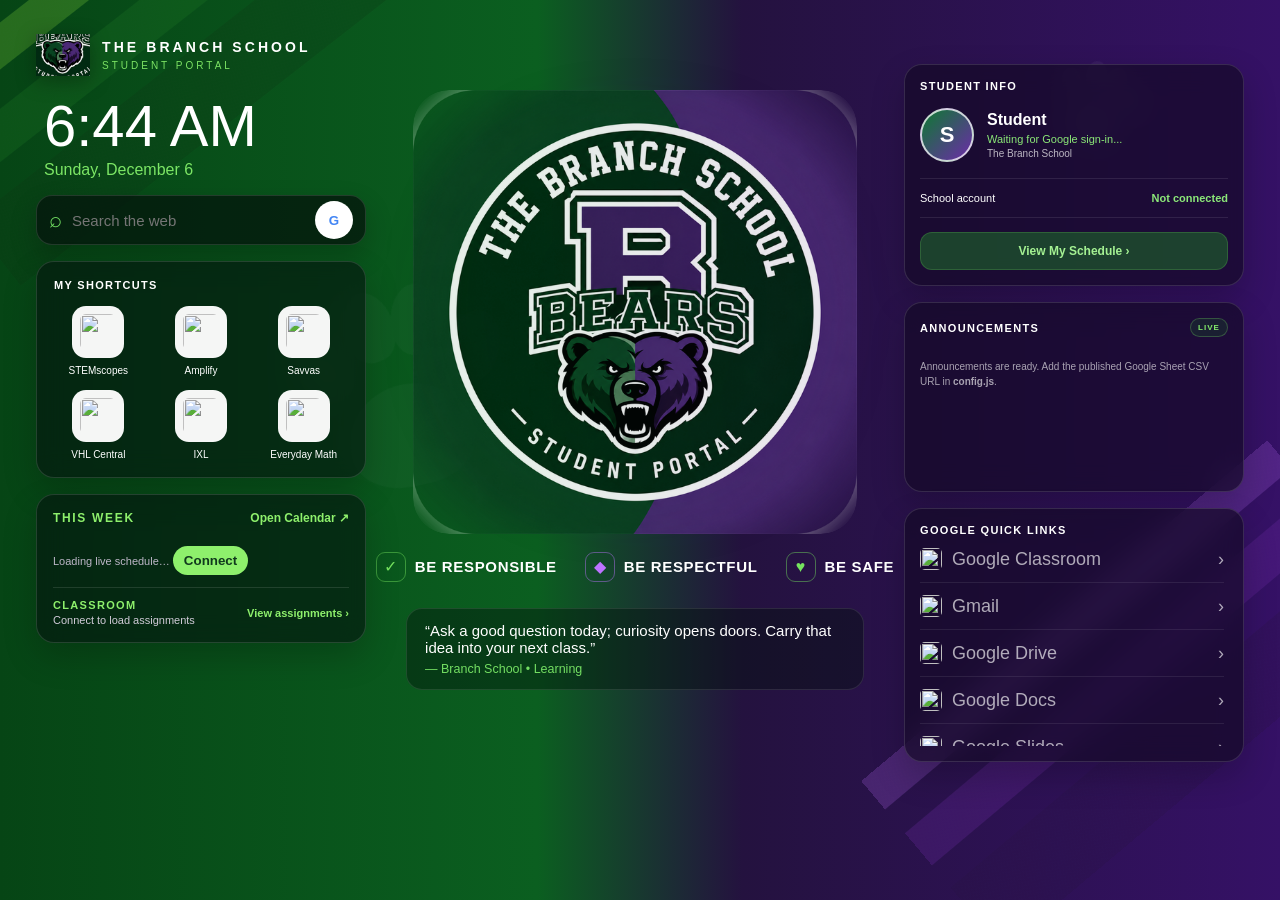
==== commit 87b1a457: "Update index.html" ====
--- a/index.html
+++ b/index.html
@@ -251,6 +251,12 @@
 
 
   </style>
+<style id="studentScrollableCalendar">
+#branchMiniWeekDays{max-height:220px;overflow-y:auto;overflow-x:hidden;padding-right:6px;overscroll-behavior:contain;scrollbar-width:thin}
+#branchMiniWeekDays::-webkit-scrollbar{width:6px}
+#branchMiniWeekDays::-webkit-scrollbar-thumb{background:rgba(255,255,255,.24);border-radius:999px}
+#branchMiniWeekDays::-webkit-scrollbar-track{background:transparent}
+</style>
 </head>
 <body>
   <div class="left-stripes"></div>
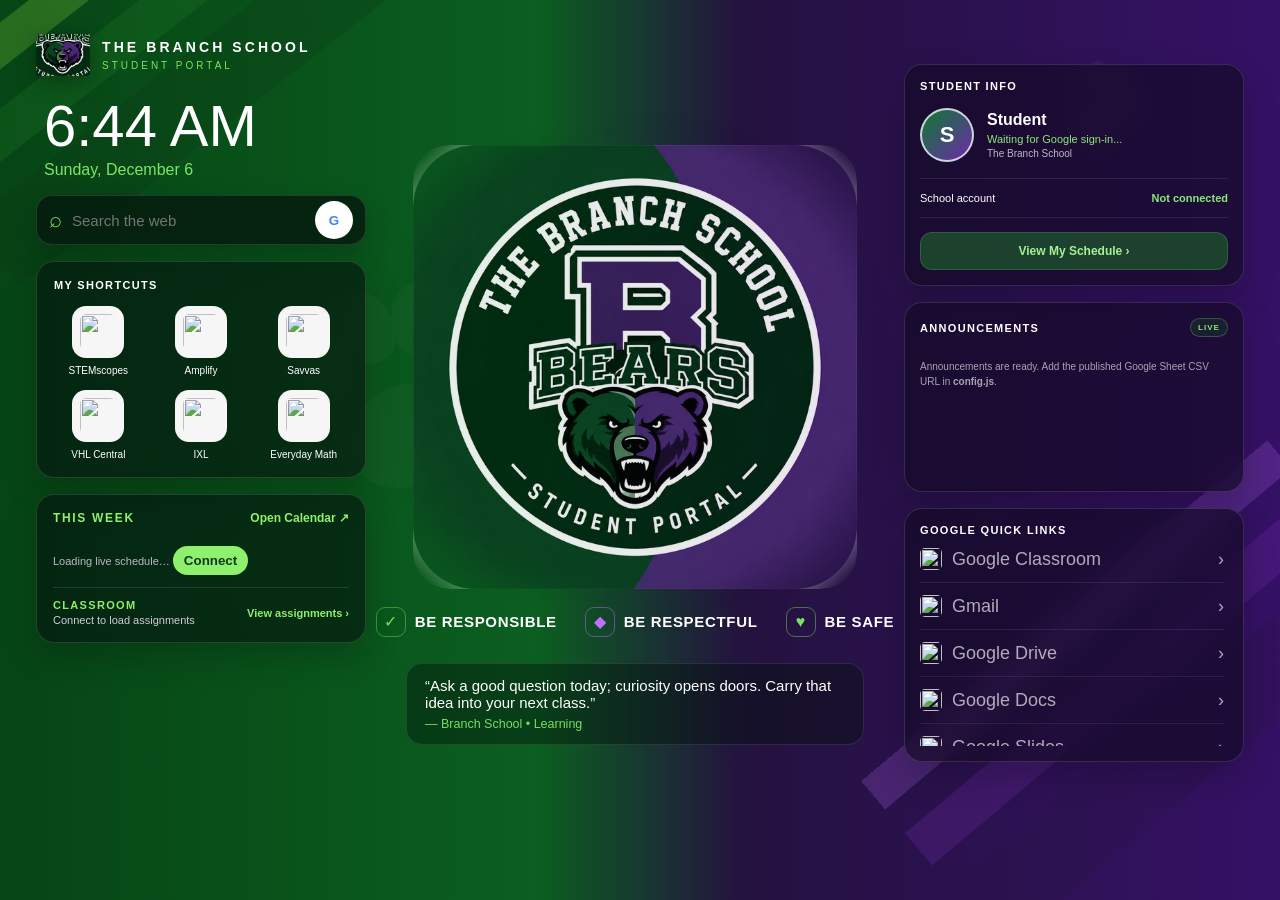
==== commit b7285047: "Update index.html" ====
--- a/index.html
+++ b/index.html
@@ -257,6 +257,29 @@
 #branchMiniWeekDays::-webkit-scrollbar-thumb{background:rgba(255,255,255,.24);border-radius:999px}
 #branchMiniWeekDays::-webkit-scrollbar-track{background:transparent}
 </style>
+
+<style id="studentPageScrollable">
+  html, body{
+    min-height:100%;
+    overflow-y:auto !important;
+    overflow-x:hidden !important;
+  }
+
+  body{
+    min-height:100vh;
+    height:auto !important;
+  }
+
+  .dashboard,
+  main,
+  .page-shell,
+  .portal-shell{
+    min-height:100vh;
+    height:auto !important;
+    overflow:visible !important;
+  }
+</style>
+
 </head>
 <body>
   <div class="left-stripes"></div>
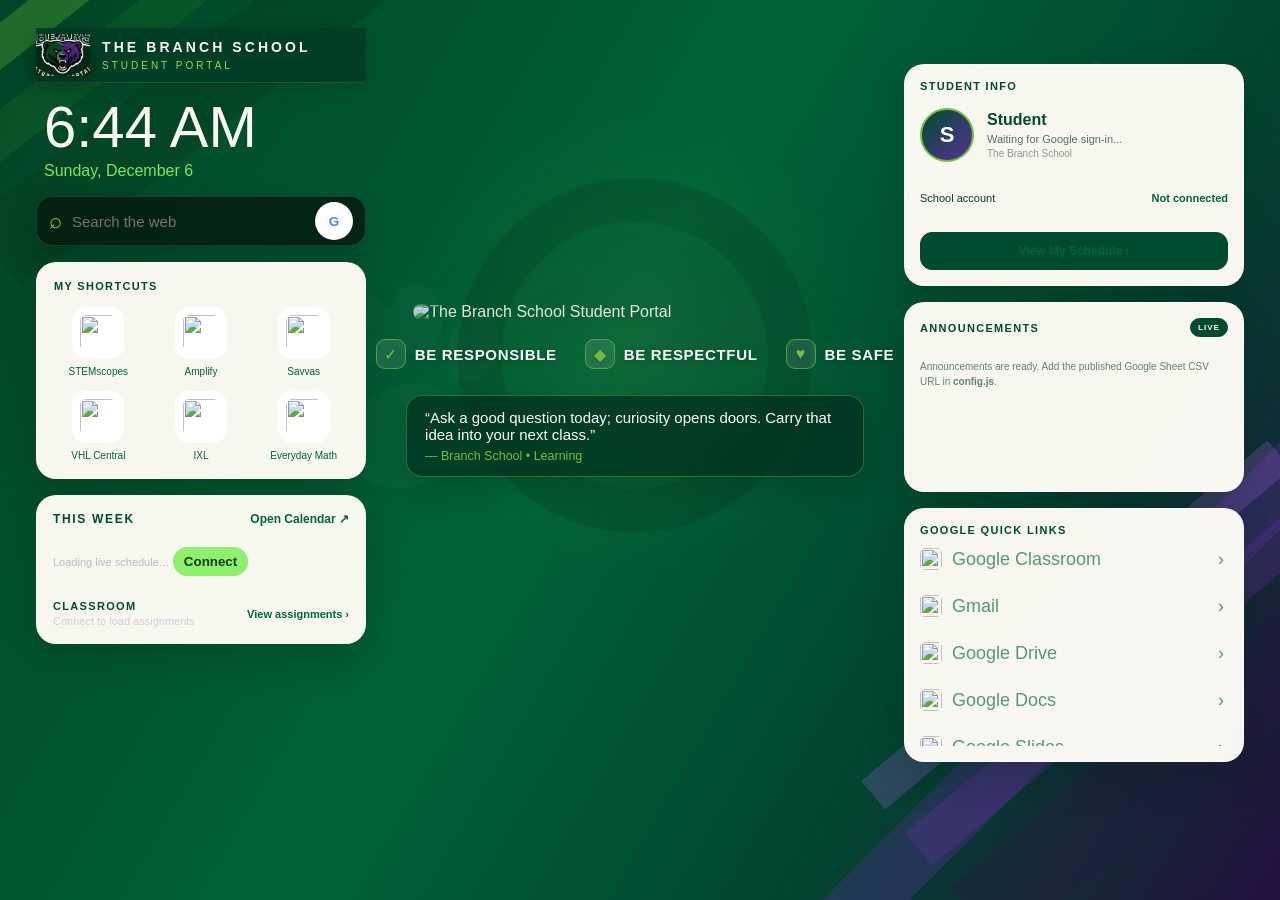
==== commit 0facdecd: "Create index.html" ====
--- a/index.html
+++ b/index.html
@@ -257,29 +257,40 @@
 #branchMiniWeekDays::-webkit-scrollbar-thumb{background:rgba(255,255,255,.24);border-radius:999px}
 #branchMiniWeekDays::-webkit-scrollbar-track{background:transparent}
 </style>
-
-<style id="studentPageScrollable">
-  html, body{
-    min-height:100%;
-    overflow-y:auto !important;
-    overflow-x:hidden !important;
-  }
-
-  body{
-    min-height:100vh;
-    height:auto !important;
-  }
-
-  .dashboard,
-  main,
-  .page-shell,
-  .portal-shell{
-    min-height:100vh;
-    height:auto !important;
-    overflow:visible !important;
-  }
+<style id="branchBoldModernTheme">
+:root{--green:#004b2f;--green2:#00653a;--lime:#72bf44;--purple:#563095;--cream:#fbf8ef;--ink:#073a32}
+html,body{min-height:100%;background:#003d28!important}
+body{color:var(--cream)!important;background:radial-gradient(circle at 50% 38%,rgba(114,191,68,.14),transparent 27%),linear-gradient(120deg,#004326 0%,#006238 45%,#00462f 72%,#24103e 100%)!important}
+body:before{content:"";position:fixed;inset:0;pointer-events:none;background:linear-gradient(135deg,transparent 0 79%,rgba(86,48,149,.34) 79% 83%,transparent 83%);z-index:0}
+header,.portal-header,main{position:relative;z-index:1}
+.panel,.reminders,.quick-links,.student-card,.announcements-card{background:rgba(255,253,247,.97)!important;color:var(--ink)!important;border:1px solid rgba(255,255,255,.6)!important;box-shadow:0 16px 36px rgba(0,25,15,.20)!important;border-radius:20px!important}
+.panel-title,.panel-title-row,.branch-miniweek-label,.branch-classroom-summary-title{color:var(--green)!important}
+.panel a,.branch-miniweek-open,.branch-classroom-summary-link{color:var(--green2)!important}
+.live-dot,.schedule-btn,.connect-btn{background:var(--green)!important;color:#fff!important;border-color:var(--green)!important}
+.center-column{position:relative!important}
+.center-column:before{content:"";position:absolute;left:50%;top:44%;width:min(620px,92%);aspect-ratio:1;transform:translate(-50%,-50%);border-radius:50%;pointer-events:none;z-index:-1;background:radial-gradient(circle,rgba(0,40,25,.04) 0 42%,rgba(0,35,22,.18) 43% 56%,transparent 57%)}
+.badge-stage{background:transparent!important;border:none!important;box-shadow:none!important}
+.portal-badge{filter:drop-shadow(0 22px 28px rgba(0,20,10,.32))}
+.expectations-main{color:#fff!important;text-shadow:0 2px 10px rgba(0,0,0,.25)}
+.expectations-main .symbol{background:rgba(255,255,255,.1)!important;border-color:rgba(114,191,68,.65)!important;color:var(--lime)!important}
+blockquote{background:rgba(0,48,30,.72)!important;border:1px solid rgba(114,191,68,.38)!important;color:#fff!important;box-shadow:0 12px 28px rgba(0,20,10,.18)!important}
+blockquote small{color:var(--lime)!important}
+.branch-miniweek-day,.branch-miniweek-event{background:#f2f7eb!important;border-color:#dcebcf!important;color:var(--ink)!important}
+.branch-miniweek-event:hover{background:#e7f3db!important}
+#branchAssignmentHover .branch-assignment-hover-shell{background:rgba(251,248,239,.99)!important;color:var(--ink)!important;border:2px solid rgba(114,191,68,.65)!important;box-shadow:0 24px 60px rgba(0,24,14,.32)!important}
+.branch-assignment-hover-header{background:linear-gradient(135deg,var(--green),var(--green2))!important;color:#fff!important}
+.branch-assignment-hover-title,.branch-assignment-hover-subtitle{color:#fff!important}
+.student-main h3{color:var(--green)!important}
+#studentEmail,.student-main span,.student-main small{color:#587066!important}
+.avatar{background:linear-gradient(135deg,var(--green),var(--purple))!important;color:#fff!important;border:2px solid var(--lime)!important}
+#accountStatus{color:var(--green2)!important}
+.announcement-item,.announcement{border-left-color:var(--lime)!important;background:#f7f5ee!important}
+header,.portal-header{background:rgba(0,61,38,.9)!important;border-bottom:1px solid rgba(255,255,255,.1)!important;box-shadow:0 8px 24px rgba(0,30,18,.12)!important}
+header h1,header h2,header strong,.portal-header h1,.portal-header strong{color:#fff!important}
+header small,.portal-header small{color:var(--lime)!important}
+*{scrollbar-width:thin;scrollbar-color:rgba(114,191,68,.8) transparent}
+*::-webkit-scrollbar{width:8px;height:8px}*::-webkit-scrollbar-thumb{background:rgba(114,191,68,.8);border-radius:10px}
 </style>
-
 </head>
 <body>
   <div class="left-stripes"></div>
@@ -366,7 +377,7 @@
 
     <section class="center-column">
       <div class="badge-stage">
-        <img src="assets/portal-badge.png" class="portal-badge" alt="The Branch School Student Portal">
+        <img src="assets/branch-bear.png" class="portal-badge" alt="The Branch School Student Portal">
         <div id="branchAssignmentHover" aria-live="polite">
           <div class="branch-assignment-hover-shell">
             <div class="branch-assignment-hover-header">
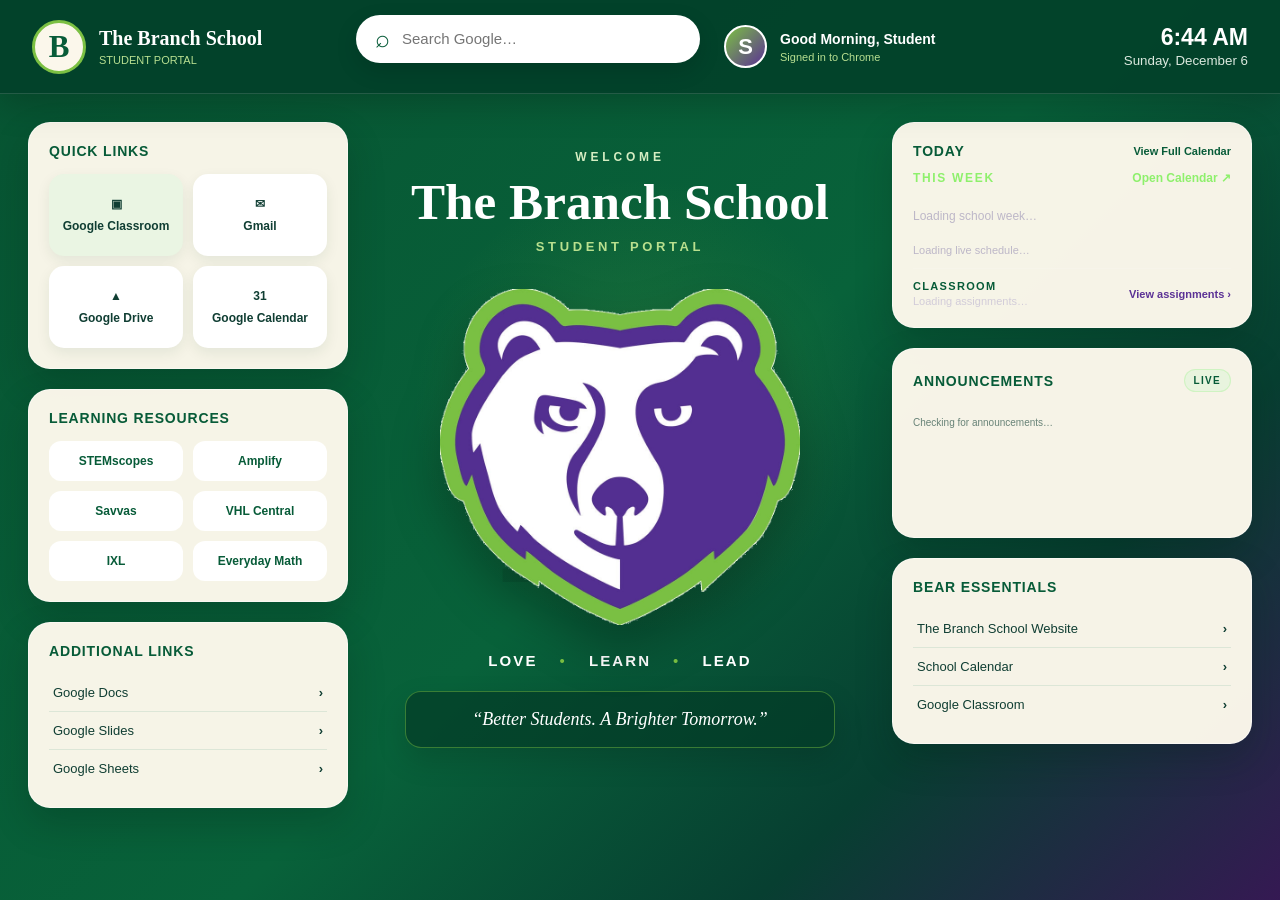
==== commit 458a3192: "Rename branch-school-student-v2-index.txt to index.html" ====
--- a/index.html
+++ b/index.html
@@ -257,223 +257,16 @@
 #branchMiniWeekDays::-webkit-scrollbar-thumb{background:rgba(255,255,255,.24);border-radius:999px}
 #branchMiniWeekDays::-webkit-scrollbar-track{background:transparent}
 </style>
-<style id="branchBoldModernTheme">
-:root{--green:#004b2f;--green2:#00653a;--lime:#72bf44;--purple:#563095;--cream:#fbf8ef;--ink:#073a32}
-html,body{min-height:100%;background:#003d28!important}
-body{color:var(--cream)!important;background:radial-gradient(circle at 50% 38%,rgba(114,191,68,.14),transparent 27%),linear-gradient(120deg,#004326 0%,#006238 45%,#00462f 72%,#24103e 100%)!important}
-body:before{content:"";position:fixed;inset:0;pointer-events:none;background:linear-gradient(135deg,transparent 0 79%,rgba(86,48,149,.34) 79% 83%,transparent 83%);z-index:0}
-header,.portal-header,main{position:relative;z-index:1}
-.panel,.reminders,.quick-links,.student-card,.announcements-card{background:rgba(255,253,247,.97)!important;color:var(--ink)!important;border:1px solid rgba(255,255,255,.6)!important;box-shadow:0 16px 36px rgba(0,25,15,.20)!important;border-radius:20px!important}
-.panel-title,.panel-title-row,.branch-miniweek-label,.branch-classroom-summary-title{color:var(--green)!important}
-.panel a,.branch-miniweek-open,.branch-classroom-summary-link{color:var(--green2)!important}
-.live-dot,.schedule-btn,.connect-btn{background:var(--green)!important;color:#fff!important;border-color:var(--green)!important}
-.center-column{position:relative!important}
-.center-column:before{content:"";position:absolute;left:50%;top:44%;width:min(620px,92%);aspect-ratio:1;transform:translate(-50%,-50%);border-radius:50%;pointer-events:none;z-index:-1;background:radial-gradient(circle,rgba(0,40,25,.04) 0 42%,rgba(0,35,22,.18) 43% 56%,transparent 57%)}
-.badge-stage{background:transparent!important;border:none!important;box-shadow:none!important}
-.portal-badge{filter:drop-shadow(0 22px 28px rgba(0,20,10,.32))}
-.expectations-main{color:#fff!important;text-shadow:0 2px 10px rgba(0,0,0,.25)}
-.expectations-main .symbol{background:rgba(255,255,255,.1)!important;border-color:rgba(114,191,68,.65)!important;color:var(--lime)!important}
-blockquote{background:rgba(0,48,30,.72)!important;border:1px solid rgba(114,191,68,.38)!important;color:#fff!important;box-shadow:0 12px 28px rgba(0,20,10,.18)!important}
-blockquote small{color:var(--lime)!important}
-.branch-miniweek-day,.branch-miniweek-event{background:#f2f7eb!important;border-color:#dcebcf!important;color:var(--ink)!important}
-.branch-miniweek-event:hover{background:#e7f3db!important}
-#branchAssignmentHover .branch-assignment-hover-shell{background:rgba(251,248,239,.99)!important;color:var(--ink)!important;border:2px solid rgba(114,191,68,.65)!important;box-shadow:0 24px 60px rgba(0,24,14,.32)!important}
-.branch-assignment-hover-header{background:linear-gradient(135deg,var(--green),var(--green2))!important;color:#fff!important}
-.branch-assignment-hover-title,.branch-assignment-hover-subtitle{color:#fff!important}
-.student-main h3{color:var(--green)!important}
-#studentEmail,.student-main span,.student-main small{color:#587066!important}
-.avatar{background:linear-gradient(135deg,var(--green),var(--purple))!important;color:#fff!important;border:2px solid var(--lime)!important}
-#accountStatus{color:var(--green2)!important}
-.announcement-item,.announcement{border-left-color:var(--lime)!important;background:#f7f5ee!important}
-header,.portal-header{background:rgba(0,61,38,.9)!important;border-bottom:1px solid rgba(255,255,255,.1)!important;box-shadow:0 8px 24px rgba(0,30,18,.12)!important}
-header h1,header h2,header strong,.portal-header h1,.portal-header strong{color:#fff!important}
-header small,.portal-header small{color:var(--lime)!important}
-*{scrollbar-width:thin;scrollbar-color:rgba(114,191,68,.8) transparent}
-*::-webkit-scrollbar{width:8px;height:8px}*::-webkit-scrollbar-thumb{background:rgba(114,191,68,.8);border-radius:10px}
-</style>
+<link rel="stylesheet" href="student-v2.css?v=1">
 </head>
 <body>
-  <div class="left-stripes"></div>
-  <div class="right-stripes"></div>
-
-  <div class="pawmark paw-left-big" aria-hidden="true">
-    <i class="toe t1"></i><i class="toe t2"></i><i class="toe t3"></i><i class="toe t4"></i><i class="pad"></i>
-  </div>
-  <div class="pawmark paw-right-top" aria-hidden="true">
-    <i class="toe t1"></i><i class="toe t2"></i><i class="toe t3"></i><i class="toe t4"></i><i class="pad"></i>
-  </div>
-
-  <main class="dashboard">
-    <section class="left-column">
-      <header class="brand-head">
-        <img src="assets/bear-header.png" class="header-bear" alt="">
-        <div>
-          <div class="school">THE BRANCH SCHOOL</div>
-          <div class="portal">STUDENT PORTAL</div>
-        </div>
-      </header>
-
-      <div class="time-card">
-        <strong id="clock">--:--</strong>
-        <span id="date">Today</span>
-      </div>
-
-      <form class="search" action="https://www.google.com/search" method="get">
-        <span class="search-icon">⌕</span>
-        <input name="q" type="search" autocomplete="off" autofocus placeholder="Search the web">
-        <button type="submit">G</button>
-      </form>
-
-      <section class="panel shortcuts">
-        <div class="panel-title">MY SHORTCUTS</div>
-        <div class="shortcut-grid">
-          <a href="https://login.acceleratelearning.com/">
-            <img src="https://www.google.com/s2/favicons?domain=acceleratelearning.com&sz=128" alt="">
-            <b>STEMscopes</b>
-          </a>
-          <a href="https://learning.amplify.com/">
-            <img src="https://www.google.com/s2/favicons?domain=amplify.com&sz=128" alt="">
-            <b>Amplify</b>
-          </a>
-          <a href="https://www.savvasrealize.com/">
-            <img src="https://www.google.com/s2/favicons?domain=savvasrealize.com&sz=128" alt="">
-            <b>Savvas</b>
-          </a>
-          <a href="https://www.vhlcentral.com/">
-            <img src="https://www.google.com/s2/favicons?domain=vhlcentral.com&sz=128" alt="">
-            <b>VHL Central</b>
-          </a>
-          <a href="https://www.ixl.com/">
-            <img src="https://www.google.com/s2/favicons?domain=ixl.com&sz=128" alt="">
-            <b>IXL</b>
-          </a>
-          <a href="https://connected.mcgraw-hill.com/">
-            <img src="https://www.google.com/s2/favicons?domain=connected.mcgraw-hill.com&sz=128" alt="">
-            <b>Everyday Math</b>
-          </a>
-        </div>
-      </section>
-
-      <section class="panel reminders weekly-agenda" id="weeklyAgendaPanel">
-        <div id="branchMiniWeek">
-          <div class="branch-miniweek-toolbar">
-            <div class="branch-miniweek-label">THIS WEEK</div>
-            <a class="branch-miniweek-open" href="https://calendar.google.com/calendar/u/0/r/week" target="_blank" rel="noopener noreferrer">Open Calendar ↗</a>
-          </div>
-          <div class="branch-miniweek-days" id="branchMiniWeekDays">
-            <div class="branch-miniweek-loading">Loading school week…</div>
-          </div>
-          <div class="branch-miniweek-status" id="branchMiniWeekStatus">Loading live schedule…</div>
-          <div id="branchClassroomSummary">
-            <div>
-              <div class="branch-classroom-summary-title">Classroom</div>
-              <div class="branch-classroom-summary-text" id="branchClassroomSummaryText">Loading assignments…</div>
-            </div>
-            <a class="branch-classroom-summary-link" id="branchClassroomSummaryLink" href="https://classroom.google.com/">View assignments ›</a>
-          </div>
-        </div>
-      </section>
-    </section>
-
-    <section class="center-column">
-      <div class="badge-stage">
-        <img src="assets/branch-bear.png" class="portal-badge" alt="The Branch School Student Portal">
-        <div id="branchAssignmentHover" aria-live="polite">
-          <div class="branch-assignment-hover-shell">
-            <div class="branch-assignment-hover-header">
-              <div class="branch-assignment-hover-title">ASSIGNMENTS DUE</div>
-              <div class="branch-assignment-hover-subtitle" id="branchAssignmentHoverSubtitle">Google Classroom</div>
-            </div>
-            <div id="branchAssignmentHoverList">
-              <div class="branch-assignment-hover-empty">Loading assignments…</div>
-            </div>
-            <div class="branch-assignment-hover-footer">
-              <a href="https://classroom.google.com/" target="_blank" rel="noopener noreferrer">View all in Google Classroom ↗</a>
-            </div>
-          </div>
-        </div>
-      </div>
-
-      <section class="expectations-main">
-        <div><span class="symbol shield">✓</span><strong>BE RESPONSIBLE</strong></div>
-        <div><span class="symbol handshake">◆</span><strong>BE RESPECTFUL</strong></div>
-        <div><span class="symbol heart">♥</span><strong>BE SAFE</strong></div>
-      </section>
-
-      <blockquote>
-        “Excellence is not an act, but a habit.”
-        <small>— Aristotle</small>
-      </blockquote>
-    </section>
-
-    <aside class="right-column">
-      <section class="panel student-card">
-        <div class="panel-title">STUDENT INFO</div>
-        <div class="student-main">
-          <div class="avatar" id="avatar">S</div>
-          <div>
-            <h3 id="studentName">Student</h3>
-            <span id="studentEmail">Signed in to Chrome</span>
-            <small>The Branch School</small>
-          </div>
-        </div>
-        <div class="student-status">
-          <span>School account</span>
-          <b id="accountStatus">Checking…</b>
-        </div>
-        <a class="schedule-btn" href="https://calendar.google.com/calendar/u/0/r/day">View My Schedule ›</a>
-      </section>
-
-
-
-      <section class="panel announcements-card" id="announcementsCard">
-        <div class="panel-title-row">
-          <div class="panel-title">ANNOUNCEMENTS</div>
-          <span class="live-dot">LIVE</span>
-        </div>
-        <div id="announcementsList" class="announcements-list">
-          <div class="announcement-status">Checking for announcements…</div>
-        </div>
-      </section>
-
-      <section class="panel quick-links">
-        <div class="panel-title">GOOGLE QUICK LINKS</div>
-        <div class="google-quick-links-scroll">
-          <a class="google-quick-link" href="https://classroom.google.com/">
-            <img src="https://www.google.com/s2/favicons?domain=classroom.google.com&sz=64" alt="">
-            <span class="google-quick-link-name">Google Classroom</span><span>›</span>
-          </a>
-          <a class="google-quick-link" href="https://mail.google.com/">
-            <img src="https://www.google.com/s2/favicons?domain=mail.google.com&sz=64" alt="">
-            <span class="google-quick-link-name">Gmail</span><span>›</span>
-          </a>
-          <a class="google-quick-link" href="https://drive.google.com/">
-            <img src="https://www.google.com/s2/favicons?domain=drive.google.com&sz=64" alt="">
-            <span class="google-quick-link-name">Google Drive</span><span>›</span>
-          </a>
-          <a class="google-quick-link" href="https://docs.google.com/">
-            <img src="https://www.google.com/s2/favicons?domain=docs.google.com&sz=64" alt="">
-            <span class="google-quick-link-name">Google Docs</span><span>›</span>
-          </a>
-          <a class="google-quick-link" href="https://slides.google.com/">
-            <img src="https://www.google.com/s2/favicons?domain=slides.google.com&sz=64" alt="">
-            <span class="google-quick-link-name">Google Slides</span><span>›</span>
-          </a>
-          <a class="google-quick-link" href="https://sheets.google.com/">
-            <img src="https://www.google.com/s2/favicons?domain=sheets.google.com&sz=64" alt="">
-            <span class="google-quick-link-name">Google Sheets</span><span>›</span>
-          </a>
-          <a class="google-quick-link" href="https://calendar.google.com/">
-            <img src="https://www.google.com/s2/favicons?domain=calendar.google.com&sz=64" alt="">
-            <span class="google-quick-link-name">Google Calendar</span><span>›</span>
-          </a>
-        </div>
-      </section>
-    </aside>
-  </main>
-
-  <script src="https://accounts.google.com/gsi/client" async defer></script>
-  <script src="config.js"></script>
-  <script src="app.js?v=20260827-2013"></script>
-</body>
-</html>
+<header class="v2-header"><div class="brand"><div class="brand-b">B</div><div><strong>The Branch School</strong><small>STUDENT PORTAL</small></div></div><form id="portalSearch" class="search"><span>⌕</span><input id="portalSearchInput" placeholder="Search Google…"></form><div class="user"><div class="avatar" id="avatar">S</div><div><strong id="studentName">Good Morning, Student</strong><small id="studentEmail">Signed in to Chrome</small></div></div><div class="clock"><b id="portalTime">--:--</b><small id="portalDate">Loading…</small></div></header>
+<main class="v2-grid">
+<aside class="left">
+<section class="card"><h3>QUICK LINKS</h3><div class="quick"><a href="https://classroom.google.com/" target="_blank">▣<span>Google Classroom</span></a><a href="https://mail.google.com/" target="_blank">✉<span>Gmail</span></a><a href="https://drive.google.com/" target="_blank">▲<span>Google Drive</span></a><a href="https://calendar.google.com/" target="_blank">31<span>Google Calendar</span></a></div></section>
+<section class="card"><h3>LEARNING RESOURCES</h3><div class="resources"><a href="https://www.stemscopes.com/" target="_blank">STEMscopes</a><a href="https://www.amplify.com/" target="_blank">Amplify</a><a href="https://www.savvasrealize.com/" target="_blank">Savvas</a><a href="https://www.vhlcentral.com/" target="_blank">VHL Central</a><a href="https://www.ixl.com/" target="_blank">IXL</a><a href="https://connected.mcgraw-hill.com/" target="_blank">Everyday Math</a></div></section>
+<section class="card links"><h3>ADDITIONAL LINKS</h3><a href="https://docs.google.com/" target="_blank">Google Docs <b>›</b></a><a href="https://slides.google.com/" target="_blank">Google Slides <b>›</b></a><a href="https://sheets.google.com/" target="_blank">Google Sheets <b>›</b></a></section>
+</aside>
+<section class="hero"><div class="welcome"><span>WELCOME</span><h1>The Branch School</h1><h2>STUDENT PORTAL</h2></div><div class="bear-stage"><div class="watermark">B</div><img src="assets/branch-bear.png" class="bear" alt="The Branch School Bear"><div id="branchAssignmentHover"><div class="branch-assignment-hover-shell"><div class="branch-assignment-hover-header"><div class="branch-assignment-hover-title">ASSIGNMENTS DUE</div><div class="branch-assignment-hover-subtitle" id="branchAssignmentHoverSubtitle">Google Classroom</div></div><div id="branchAssignmentHoverList"><div class="branch-assignment-hover-empty">Loading assignments…</div></div><div class="branch-assignment-hover-footer"><a href="https://classroom.google.com/" target="_blank">View all in Google Classroom ↗</a></div></div></div></div><div class="values"><b>LOVE</b><i>•</i><b>LEARN</b><i>•</i><b>LEAD</b></div><blockquote>“Better Students. A Brighter Tomorrow.”</blockquote></section>
+<aside class="right"><section class="card today"><div class="title-row"><h3>TODAY</h3><a href="https://calendar.google.com/calendar/u/0/r/day" target="_blank">View Full Calendar</a></div><div id="branchMiniWeek"><div class="branch-miniweek-toolbar"><div class="branch-miniweek-label">THIS WEEK</div><a class="branch-miniweek-open" href="https://calendar.google.com/calendar/u/0/r/week" target="_blank">Open Calendar ↗</a></div><div class="branch-miniweek-days" id="branchMiniWeekDays"><div class="branch-miniweek-loading">Loading school week…</div></div><div class="branch-miniweek-status" id="branchMiniWeekStatus">Loading live schedule…</div><div id="branchClassroomSummary"><div><div class="branch-classroom-summary-title">Classroom</div><div class="branch-classroom-summary-text" id="branchClassroomSummaryText">Loading assignments…</div></div><a class="branch-classroom-summary-link" id="branchClassroomSummaryLink" href="https://classroom.google.com/">View assignments ›</a></div></div></section><section class="card announcements-card" id="announcementsCard"><div class="title-row"><h3>ANNOUNCEMENTS</h3><span class="live-dot">LIVE</span></div><div id="announcementsList" class="announcements-list"><div class="announcement-status">Checking for announcements…</div></div></section><section class="card links"><h3>BEAR ESSENTIALS</h3><a href="https://www.thebranchschool.org/" target="_blank">The Branch School Website <b>›</b></a><a href="https://calendar.google.com/" target="_blank">School Calendar <b>›</b></a><a href="https://classroom.google.com/" target="_blank">Google Classroom <b>›</b></a></section></aside>
+</main><script src="config.js"></script><script src="app.js"></script><script>(()=>{const tick=()=>{const d=new Date();portalTime.textContent=d.toLocaleTimeString([],{hour:'numeric',minute:'2-digit'});portalDate.textContent=d.toLocaleDateString([],{weekday:'long',month:'long',day:'numeric'})};tick();setInterval(tick,1000);portalSearch.addEventListener('submit',e=>{e.preventDefault();const q=portalSearchInput.value.trim();if(q)open('https://www.google.com/search?q='+encodeURIComponent(q),'_blank')})})();</script></body></html>
--- a/student-v2.css
+++ b/student-v2.css
@@ -0,0 +1 @@
+:root{--green:#075b38;--dark:#043f2b;--lime:#7bc043;--purple:#5b3195;--cream:#fbf7eb;--ink:#103e33;--muted:#63756f}*{box-sizing:border-box}html,body{margin:0;min-height:100%;font-family:Inter,Arial,sans-serif}body{color:var(--ink);background:radial-gradient(circle at 50% 45%,rgba(123,192,67,.18),transparent 28%),linear-gradient(135deg,#075432 0%,#08623a 52%,#073f31 76%,#351953 100%);background-attachment:fixed}.v2-header{height:94px;display:grid;grid-template-columns:300px minmax(280px,1fr) 310px 190px;gap:24px;align-items:center;padding:14px 32px;background:rgba(3,65,42,.94);color:#fff;border-bottom:1px solid #ffffff22;box-shadow:0 10px 35px #0003;position:sticky;top:0;z-index:50}.brand,.user{display:flex;align-items:center;gap:13px}.brand-b{width:54px;height:54px;border-radius:50%;display:grid;place-items:center;background:var(--cream);color:var(--green);font:bold 31px Georgia;border:3px solid var(--lime)}.brand strong{display:block;font:700 20px Georgia}.brand small,.user small{display:block;font-size:11px;color:#b8df91;margin-top:4px}.search{height:48px;background:#fff;border-radius:24px;display:flex;align-items:center;padding:0 18px;box-shadow:0 8px 22px #0002}.search span{font-size:25px;color:var(--green)}.search input{width:100%;border:0;outline:0;padding:0 12px;font-size:15px;color:#24483e}.avatar{width:43px;height:43px;border-radius:50%;display:grid;place-items:center;background:linear-gradient(135deg,var(--lime),var(--purple));font-weight:900;border:2px solid #fff}.user strong{display:block;font-size:14px}.clock{text-align:right}.clock b{display:block;font-size:23px}.clock small{color:#dce9df}.v2-grid{display:grid;grid-template-columns:320px minmax(380px,1fr) 360px;gap:26px;max-width:1600px;margin:auto;padding:28px}.left,.right{display:flex;flex-direction:column;gap:20px}.card{background:rgba(251,247,235,.98);border-radius:22px;padding:20px;box-shadow:0 16px 36px #001c1138;border:1px solid #ffffff88}.card h3{margin:0 0 15px;color:var(--green);font-size:14px;letter-spacing:.06em}.quick,.resources{display:grid;grid-template-columns:1fr 1fr;gap:10px}.quick a{min-height:82px;border-radius:15px;background:#fff;display:flex;flex-direction:column;align-items:center;justify-content:center;gap:8px;text-decoration:none;color:var(--ink);font-weight:700;font-size:12px;box-shadow:0 5px 14px #003c2314;transition:.18s}.quick a:first-child{background:#eaf5e3}.quick a:hover,.resources a:hover{transform:translateY(-3px);box-shadow:0 10px 20px #003c2322}.resources a{padding:13px 8px;text-align:center;background:#fff;border-radius:12px;text-decoration:none;color:var(--green);font-size:12px;font-weight:800;transition:.18s}.links a{display:flex;justify-content:space-between;text-decoration:none;color:var(--ink);padding:11px 4px;border-bottom:1px solid #dce6d7;font-size:13px}.links a:last-child{border:0}.hero{min-height:720px;display:flex;flex-direction:column;align-items:center;text-align:center;position:relative;padding:25px 20px;color:#fff}.welcome span{font-size:12px;letter-spacing:.32em;color:#d5edc2;font-weight:800}.welcome h1{font:700 clamp(34px,4vw,62px) Georgia;margin:7px 0 0}.welcome h2{font-size:13px;letter-spacing:.28em;color:#b9e08e;margin:8px 0}.bear-stage{position:relative;width:min(500px,90%);height:390px;display:grid;place-items:center}.watermark{position:absolute;font:bold 370px Georgia;color:#00281624;line-height:1}.bear{position:relative;z-index:2;max-width:360px;max-height:350px;object-fit:contain;filter:drop-shadow(0 24px 24px #0004);transition:.25s}.bear:hover{transform:scale(1.035)}.values{display:flex;gap:22px;align-items:center;font-size:15px;letter-spacing:.14em}.values i{color:var(--lime);font-style:normal}.hero blockquote{margin:22px 0 0;padding:17px 30px;background:#033c27b8;border:1px solid #7bc04373;border-radius:16px;color:#fff;font:italic 18px Georgia;box-shadow:0 12px 30px #0002}.title-row{display:flex;justify-content:space-between;align-items:center;margin-bottom:12px}.title-row h3{margin:0}.title-row a{font-size:11px;color:var(--green);font-weight:800;text-decoration:none}.live-dot{background:#e8f4de;color:var(--green);padding:5px 9px;border-radius:999px;font-size:10px;font-weight:900}.branch-miniweek-toolbar{display:flex;justify-content:space-between}.branch-miniweek-label{font-weight:900;color:var(--green);font-size:12px}.branch-miniweek-open{font-size:10px;color:var(--green);text-decoration:none}.branch-miniweek-days{max-height:280px;overflow:auto;margin-top:10px}.branch-miniweek-status{font-size:10px;color:var(--muted);margin-top:8px}.branch-classroom-summary-title{color:var(--green)!important;font-weight:900}.branch-classroom-summary-link{color:var(--purple)!important}#branchAssignmentHover{position:absolute;inset:25px;z-index:8;opacity:0;pointer-events:none;transition:.2s}.bear-stage:hover #branchAssignmentHover{opacity:1;pointer-events:auto}.branch-assignment-hover-shell{background:#fbf7ebfc!important;color:var(--ink)!important;border:2px solid var(--lime)!important;border-radius:20px!important;box-shadow:0 25px 60px #0005!important;overflow:hidden;max-height:360px}.branch-assignment-hover-header{background:linear-gradient(135deg,var(--green),#087346)!important;color:#fff!important;padding:16px}.branch-assignment-hover-title,.branch-assignment-hover-subtitle{color:#fff!important}.branch-assignment-hover-footer{padding:12px}.branch-assignment-hover-footer a{color:var(--green)!important}.announcements-list{max-height:230px;overflow:auto}@media(max-width:1100px){.v2-header{grid-template-columns:260px 1fr 210px}.clock{display:none}.v2-grid{grid-template-columns:280px 1fr}.right{grid-column:1/-1;display:grid;grid-template-columns:repeat(3,1fr)}}@media(max-width:760px){.v2-header{height:auto;grid-template-columns:1fr;padding:14px 18px}.user{display:none}.v2-grid{grid-template-columns:1fr;padding:16px}.right{display:flex}.hero{min-height:600px;grid-row:1}.bear-stage{height:320px}}
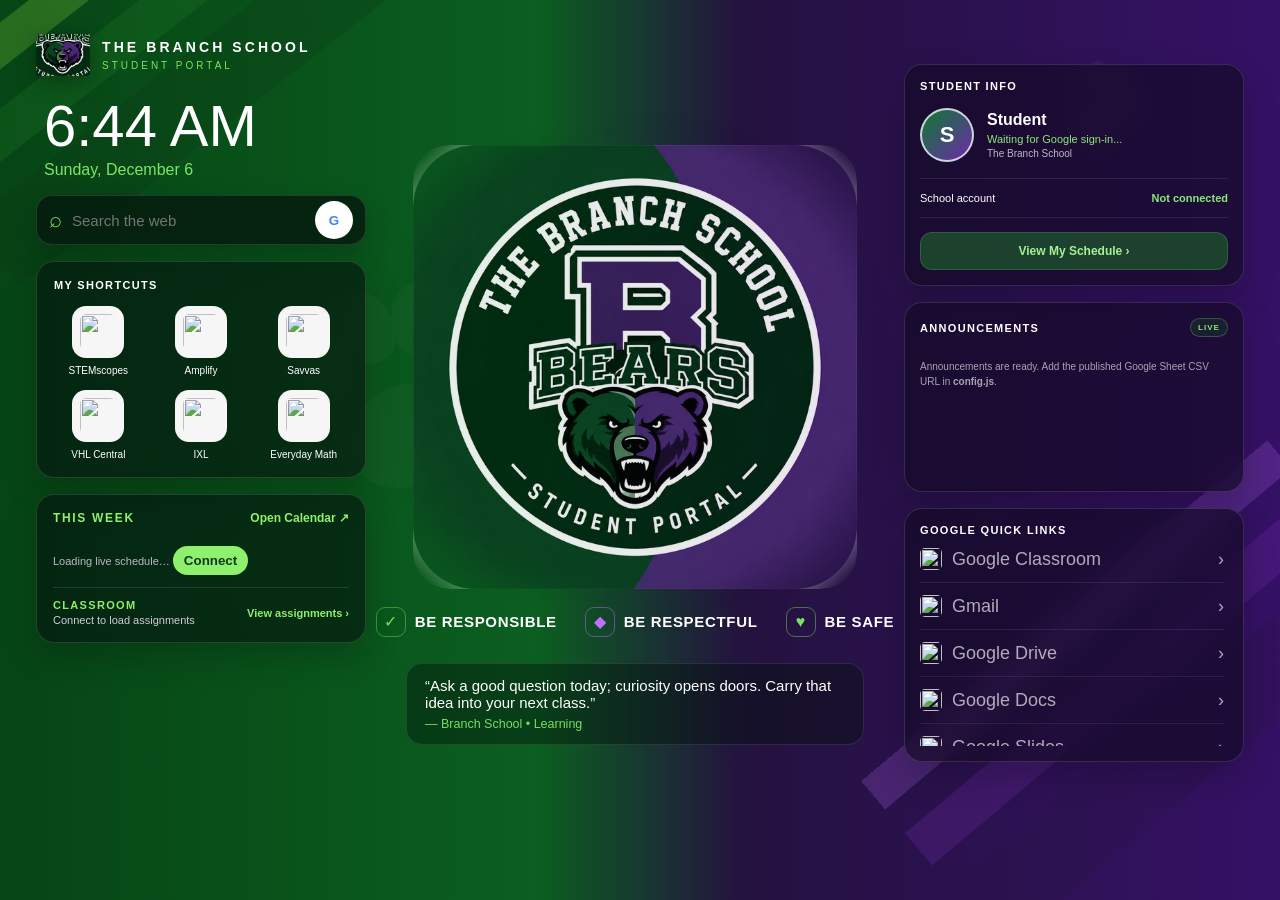
==== commit d2e3b4f5: "Rename index-Bak.html to index.html" ====
--- a/index.html
+++ b/index.html
@@ -257,16 +257,212 @@
 #branchMiniWeekDays::-webkit-scrollbar-thumb{background:rgba(255,255,255,.24);border-radius:999px}
 #branchMiniWeekDays::-webkit-scrollbar-track{background:transparent}
 </style>
-<link rel="stylesheet" href="student-v2.css?v=1">
+
+<style id="studentPageScrollable">
+  html, body{
+    min-height:100%;
+    overflow-y:auto !important;
+    overflow-x:hidden !important;
+  }
+
+  body{
+    min-height:100vh;
+    height:auto !important;
+  }
+
+  .dashboard,
+  main,
+  .page-shell,
+  .portal-shell{
+    min-height:100vh;
+    height:auto !important;
+    overflow:visible !important;
+  }
+</style>
+
 </head>
 <body>
-<header class="v2-header"><div class="brand"><div class="brand-b">B</div><div><strong>The Branch School</strong><small>STUDENT PORTAL</small></div></div><form id="portalSearch" class="search"><span>⌕</span><input id="portalSearchInput" placeholder="Search Google…"></form><div class="user"><div class="avatar" id="avatar">S</div><div><strong id="studentName">Good Morning, Student</strong><small id="studentEmail">Signed in to Chrome</small></div></div><div class="clock"><b id="portalTime">--:--</b><small id="portalDate">Loading…</small></div></header>
-<main class="v2-grid">
-<aside class="left">
-<section class="card"><h3>QUICK LINKS</h3><div class="quick"><a href="https://classroom.google.com/" target="_blank">▣<span>Google Classroom</span></a><a href="https://mail.google.com/" target="_blank">✉<span>Gmail</span></a><a href="https://drive.google.com/" target="_blank">▲<span>Google Drive</span></a><a href="https://calendar.google.com/" target="_blank">31<span>Google Calendar</span></a></div></section>
-<section class="card"><h3>LEARNING RESOURCES</h3><div class="resources"><a href="https://www.stemscopes.com/" target="_blank">STEMscopes</a><a href="https://www.amplify.com/" target="_blank">Amplify</a><a href="https://www.savvasrealize.com/" target="_blank">Savvas</a><a href="https://www.vhlcentral.com/" target="_blank">VHL Central</a><a href="https://www.ixl.com/" target="_blank">IXL</a><a href="https://connected.mcgraw-hill.com/" target="_blank">Everyday Math</a></div></section>
-<section class="card links"><h3>ADDITIONAL LINKS</h3><a href="https://docs.google.com/" target="_blank">Google Docs <b>›</b></a><a href="https://slides.google.com/" target="_blank">Google Slides <b>›</b></a><a href="https://sheets.google.com/" target="_blank">Google Sheets <b>›</b></a></section>
-</aside>
-<section class="hero"><div class="welcome"><span>WELCOME</span><h1>The Branch School</h1><h2>STUDENT PORTAL</h2></div><div class="bear-stage"><div class="watermark">B</div><img src="assets/branch-bear.png" class="bear" alt="The Branch School Bear"><div id="branchAssignmentHover"><div class="branch-assignment-hover-shell"><div class="branch-assignment-hover-header"><div class="branch-assignment-hover-title">ASSIGNMENTS DUE</div><div class="branch-assignment-hover-subtitle" id="branchAssignmentHoverSubtitle">Google Classroom</div></div><div id="branchAssignmentHoverList"><div class="branch-assignment-hover-empty">Loading assignments…</div></div><div class="branch-assignment-hover-footer"><a href="https://classroom.google.com/" target="_blank">View all in Google Classroom ↗</a></div></div></div></div><div class="values"><b>LOVE</b><i>•</i><b>LEARN</b><i>•</i><b>LEAD</b></div><blockquote>“Better Students. A Brighter Tomorrow.”</blockquote></section>
-<aside class="right"><section class="card today"><div class="title-row"><h3>TODAY</h3><a href="https://calendar.google.com/calendar/u/0/r/day" target="_blank">View Full Calendar</a></div><div id="branchMiniWeek"><div class="branch-miniweek-toolbar"><div class="branch-miniweek-label">THIS WEEK</div><a class="branch-miniweek-open" href="https://calendar.google.com/calendar/u/0/r/week" target="_blank">Open Calendar ↗</a></div><div class="branch-miniweek-days" id="branchMiniWeekDays"><div class="branch-miniweek-loading">Loading school week…</div></div><div class="branch-miniweek-status" id="branchMiniWeekStatus">Loading live schedule…</div><div id="branchClassroomSummary"><div><div class="branch-classroom-summary-title">Classroom</div><div class="branch-classroom-summary-text" id="branchClassroomSummaryText">Loading assignments…</div></div><a class="branch-classroom-summary-link" id="branchClassroomSummaryLink" href="https://classroom.google.com/">View assignments ›</a></div></div></section><section class="card announcements-card" id="announcementsCard"><div class="title-row"><h3>ANNOUNCEMENTS</h3><span class="live-dot">LIVE</span></div><div id="announcementsList" class="announcements-list"><div class="announcement-status">Checking for announcements…</div></div></section><section class="card links"><h3>BEAR ESSENTIALS</h3><a href="https://www.thebranchschool.org/" target="_blank">The Branch School Website <b>›</b></a><a href="https://calendar.google.com/" target="_blank">School Calendar <b>›</b></a><a href="https://classroom.google.com/" target="_blank">Google Classroom <b>›</b></a></section></aside>
-</main><script src="config.js"></script><script src="app.js"></script><script>(()=>{const tick=()=>{const d=new Date();portalTime.textContent=d.toLocaleTimeString([],{hour:'numeric',minute:'2-digit'});portalDate.textContent=d.toLocaleDateString([],{weekday:'long',month:'long',day:'numeric'})};tick();setInterval(tick,1000);portalSearch.addEventListener('submit',e=>{e.preventDefault();const q=portalSearchInput.value.trim();if(q)open('https://www.google.com/search?q='+encodeURIComponent(q),'_blank')})})();</script></body></html>
+  <div class="left-stripes"></div>
+  <div class="right-stripes"></div>
+
+  <div class="pawmark paw-left-big" aria-hidden="true">
+    <i class="toe t1"></i><i class="toe t2"></i><i class="toe t3"></i><i class="toe t4"></i><i class="pad"></i>
+  </div>
+  <div class="pawmark paw-right-top" aria-hidden="true">
+    <i class="toe t1"></i><i class="toe t2"></i><i class="toe t3"></i><i class="toe t4"></i><i class="pad"></i>
+  </div>
+
+  <main class="dashboard">
+    <section class="left-column">
+      <header class="brand-head">
+        <img src="assets/bear-header.png" class="header-bear" alt="">
+        <div>
+          <div class="school">THE BRANCH SCHOOL</div>
+          <div class="portal">STUDENT PORTAL</div>
+        </div>
+      </header>
+
+      <div class="time-card">
+        <strong id="clock">--:--</strong>
+        <span id="date">Today</span>
+      </div>
+
+      <form class="search" action="https://www.google.com/search" method="get">
+        <span class="search-icon">⌕</span>
+        <input name="q" type="search" autocomplete="off" autofocus placeholder="Search the web">
+        <button type="submit">G</button>
+      </form>
+
+      <section class="panel shortcuts">
+        <div class="panel-title">MY SHORTCUTS</div>
+        <div class="shortcut-grid">
+          <a href="https://login.acceleratelearning.com/">
+            <img src="https://www.google.com/s2/favicons?domain=acceleratelearning.com&sz=128" alt="">
+            <b>STEMscopes</b>
+          </a>
+          <a href="https://learning.amplify.com/">
+            <img src="https://www.google.com/s2/favicons?domain=amplify.com&sz=128" alt="">
+            <b>Amplify</b>
+          </a>
+          <a href="https://www.savvasrealize.com/">
+            <img src="https://www.google.com/s2/favicons?domain=savvasrealize.com&sz=128" alt="">
+            <b>Savvas</b>
+          </a>
+          <a href="https://www.vhlcentral.com/">
+            <img src="https://www.google.com/s2/favicons?domain=vhlcentral.com&sz=128" alt="">
+            <b>VHL Central</b>
+          </a>
+          <a href="https://www.ixl.com/">
+            <img src="https://www.google.com/s2/favicons?domain=ixl.com&sz=128" alt="">
+            <b>IXL</b>
+          </a>
+          <a href="https://connected.mcgraw-hill.com/">
+            <img src="https://www.google.com/s2/favicons?domain=connected.mcgraw-hill.com&sz=128" alt="">
+            <b>Everyday Math</b>
+          </a>
+        </div>
+      </section>
+
+      <section class="panel reminders weekly-agenda" id="weeklyAgendaPanel">
+        <div id="branchMiniWeek">
+          <div class="branch-miniweek-toolbar">
+            <div class="branch-miniweek-label">THIS WEEK</div>
+            <a class="branch-miniweek-open" href="https://calendar.google.com/calendar/u/0/r/week" target="_blank" rel="noopener noreferrer">Open Calendar ↗</a>
+          </div>
+          <div class="branch-miniweek-days" id="branchMiniWeekDays">
+            <div class="branch-miniweek-loading">Loading school week…</div>
+          </div>
+          <div class="branch-miniweek-status" id="branchMiniWeekStatus">Loading live schedule…</div>
+          <div id="branchClassroomSummary">
+            <div>
+              <div class="branch-classroom-summary-title">Classroom</div>
+              <div class="branch-classroom-summary-text" id="branchClassroomSummaryText">Loading assignments…</div>
+            </div>
+            <a class="branch-classroom-summary-link" id="branchClassroomSummaryLink" href="https://classroom.google.com/">View assignments ›</a>
+          </div>
+        </div>
+      </section>
+    </section>
+
+    <section class="center-column">
+      <div class="badge-stage">
+        <img src="assets/portal-badge.png" class="portal-badge" alt="The Branch School Student Portal">
+        <div id="branchAssignmentHover" aria-live="polite">
+          <div class="branch-assignment-hover-shell">
+            <div class="branch-assignment-hover-header">
+              <div class="branch-assignment-hover-title">ASSIGNMENTS DUE</div>
+              <div class="branch-assignment-hover-subtitle" id="branchAssignmentHoverSubtitle">Google Classroom</div>
+            </div>
+            <div id="branchAssignmentHoverList">
+              <div class="branch-assignment-hover-empty">Loading assignments…</div>
+            </div>
+            <div class="branch-assignment-hover-footer">
+              <a href="https://classroom.google.com/" target="_blank" rel="noopener noreferrer">View all in Google Classroom ↗</a>
+            </div>
+          </div>
+        </div>
+      </div>
+
+      <section class="expectations-main">
+        <div><span class="symbol shield">✓</span><strong>BE RESPONSIBLE</strong></div>
+        <div><span class="symbol handshake">◆</span><strong>BE RESPECTFUL</strong></div>
+        <div><span class="symbol heart">♥</span><strong>BE SAFE</strong></div>
+      </section>
+
+      <blockquote>
+        “Excellence is not an act, but a habit.”
+        <small>— Aristotle</small>
+      </blockquote>
+    </section>
+
+    <aside class="right-column">
+      <section class="panel student-card">
+        <div class="panel-title">STUDENT INFO</div>
+        <div class="student-main">
+          <div class="avatar" id="avatar">S</div>
+          <div>
+            <h3 id="studentName">Student</h3>
+            <span id="studentEmail">Signed in to Chrome</span>
+            <small>The Branch School</small>
+          </div>
+        </div>
+        <div class="student-status">
+          <span>School account</span>
+          <b id="accountStatus">Checking…</b>
+        </div>
+        <a class="schedule-btn" href="https://calendar.google.com/calendar/u/0/r/day">View My Schedule ›</a>
+      </section>
+
+
+
+      <section class="panel announcements-card" id="announcementsCard">
+        <div class="panel-title-row">
+          <div class="panel-title">ANNOUNCEMENTS</div>
+          <span class="live-dot">LIVE</span>
+        </div>
+        <div id="announcementsList" class="announcements-list">
+          <div class="announcement-status">Checking for announcements…</div>
+        </div>
+      </section>
+
+      <section class="panel quick-links">
+        <div class="panel-title">GOOGLE QUICK LINKS</div>
+        <div class="google-quick-links-scroll">
+          <a class="google-quick-link" href="https://classroom.google.com/">
+            <img src="https://www.google.com/s2/favicons?domain=classroom.google.com&sz=64" alt="">
+            <span class="google-quick-link-name">Google Classroom</span><span>›</span>
+          </a>
+          <a class="google-quick-link" href="https://mail.google.com/">
+            <img src="https://www.google.com/s2/favicons?domain=mail.google.com&sz=64" alt="">
+            <span class="google-quick-link-name">Gmail</span><span>›</span>
+          </a>
+          <a class="google-quick-link" href="https://drive.google.com/">
+            <img src="https://www.google.com/s2/favicons?domain=drive.google.com&sz=64" alt="">
+            <span class="google-quick-link-name">Google Drive</span><span>›</span>
+          </a>
+          <a class="google-quick-link" href="https://docs.google.com/">
+            <img src="https://www.google.com/s2/favicons?domain=docs.google.com&sz=64" alt="">
+            <span class="google-quick-link-name">Google Docs</span><span>›</span>
+          </a>
+          <a class="google-quick-link" href="https://slides.google.com/">
+            <img src="https://www.google.com/s2/favicons?domain=slides.google.com&sz=64" alt="">
+            <span class="google-quick-link-name">Google Slides</span><span>›</span>
+          </a>
+          <a class="google-quick-link" href="https://sheets.google.com/">
+            <img src="https://www.google.com/s2/favicons?domain=sheets.google.com&sz=64" alt="">
+            <span class="google-quick-link-name">Google Sheets</span><span>›</span>
+          </a>
+          <a class="google-quick-link" href="https://calendar.google.com/">
+            <img src="https://www.google.com/s2/favicons?domain=calendar.google.com&sz=64" alt="">
+            <span class="google-quick-link-name">Google Calendar</span><span>›</span>
+          </a>
+        </div>
+      </section>
+    </aside>
+  </main>
+
+  <script src="https://accounts.google.com/gsi/client" async defer></script>
+  <script src="config.js"></script>
+  <script src="app.js?v=20260827-2013"></script>
+</body>
+</html>
